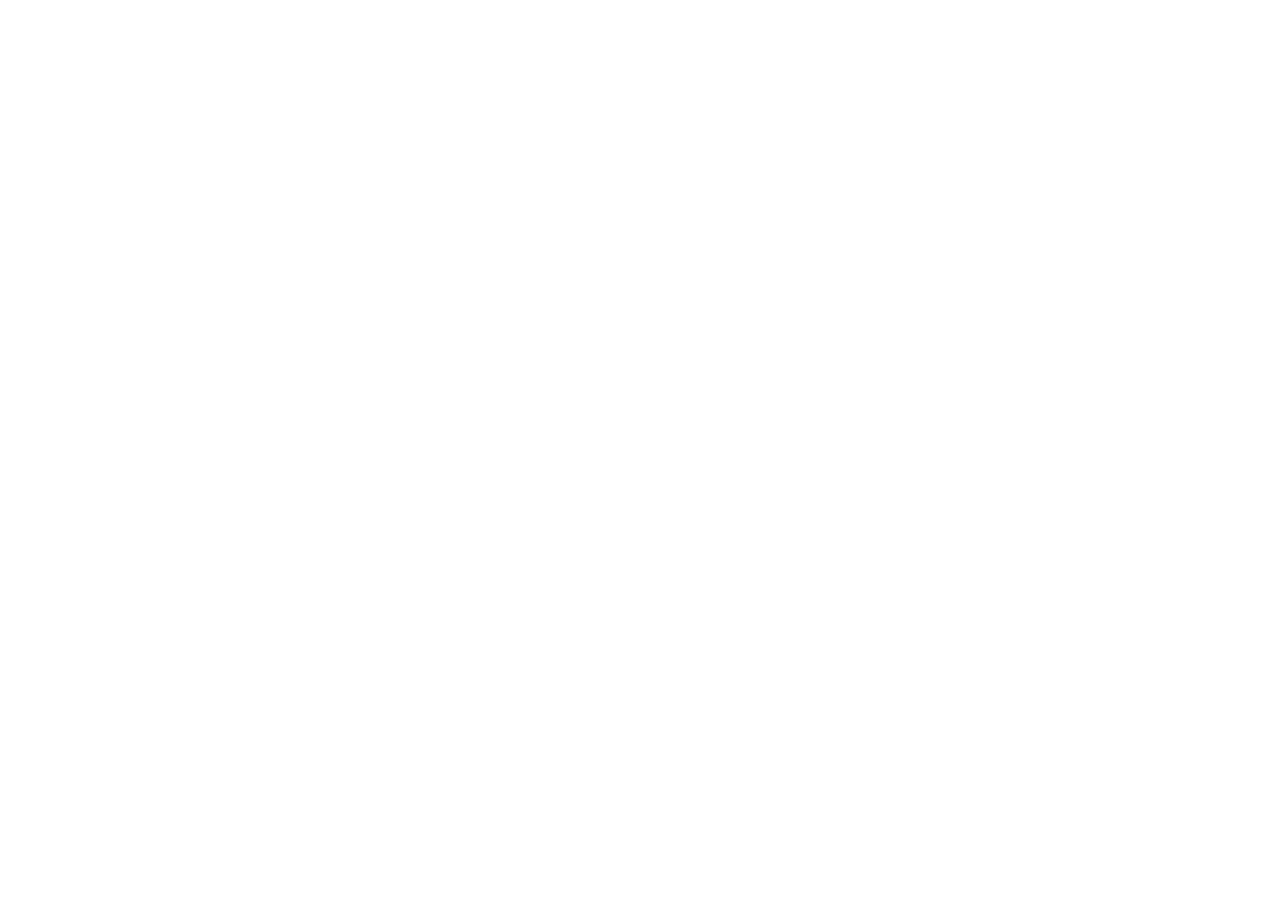
==== index.html @ 4454edbb "first commit" ====
<!DOCTYPE html>
<html lang="en">
<head>
    <meta charset="UTF-8">
    <meta name="viewport" content="width=device-width, initial-scale=1.0">
    <title>N3 Project</title>
</head>
<body>
    
</body>
</html>
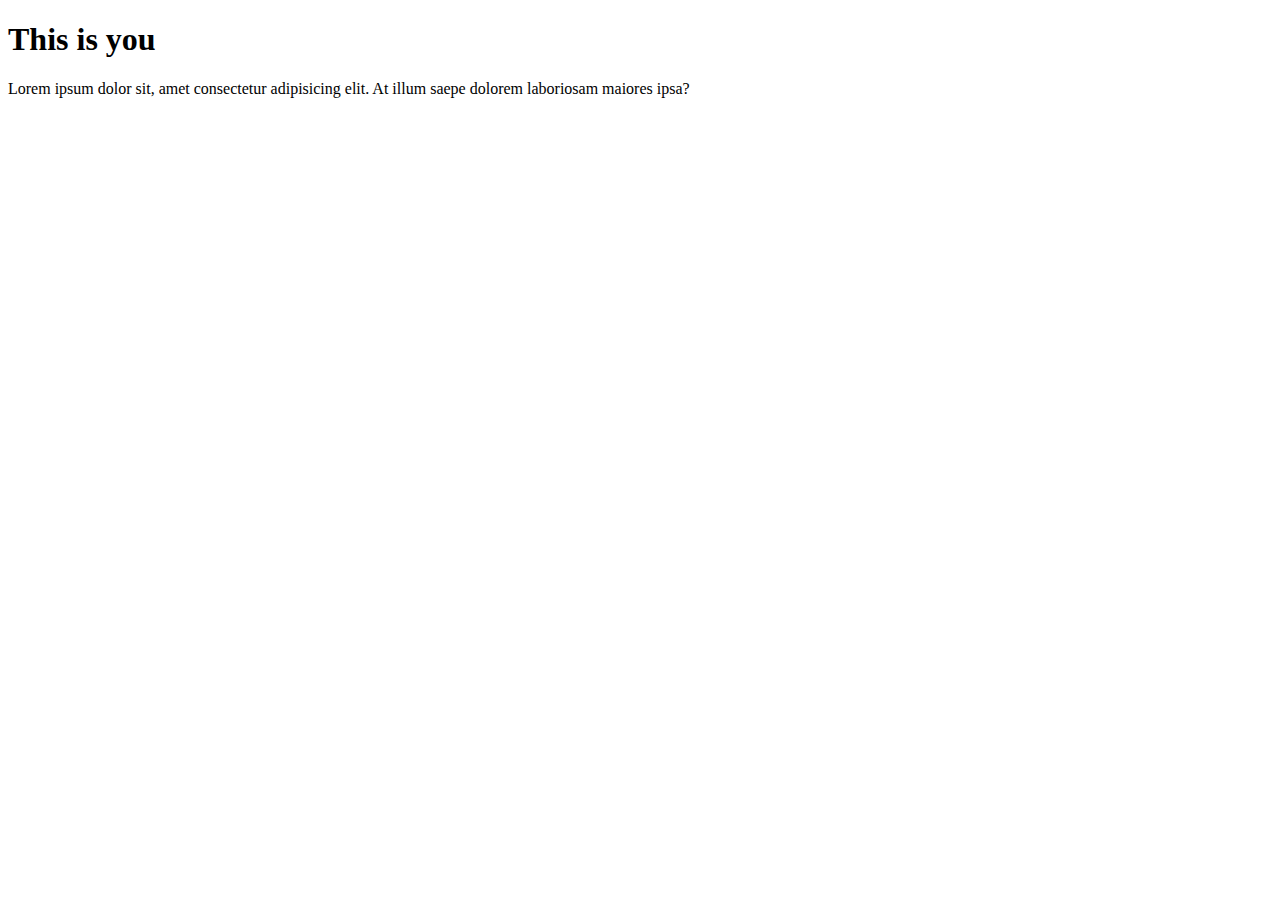
==== commit 591e2bb7: "Resource file uploded" ====
--- a/index.html
+++ b/index.html
@@ -4,8 +4,48 @@
     <meta charset="UTF-8">
     <meta name="viewport" content="width=device-width, initial-scale=1.0">
     <title>N3 Project</title>
+    
+    <!-- css Styles main -->
+    <link rel="stylesheet" href="styles.css">
 </head>
 <body>
+    <!-- Header Section -->
+
+    <header>
+        <h1>This is you</h1>
+        <p>Lorem ipsum dolor sit, amet consectetur adipisicing elit. At illum saepe dolorem laboriosam maiores ipsa?
+        </p>
+
+    </header>
+    <!-- Main Section -->
+
+    <main>
+        <!-- 1 Section  -->
+
+        <section>
+
+        </section>
+        <!-- 2 Section  -->
+
+        <section>
+
+        </section>
+        <!-- 3 Section  -->
+
+        <section>
+
+        </section>
+        <!-- 4 Section  -->
+
+        <section>
+
+        </section>
+    </main>
+    <!-- footer Section -->
+
+    <footer>
+
+    </footer>
     
 </body>
 </html>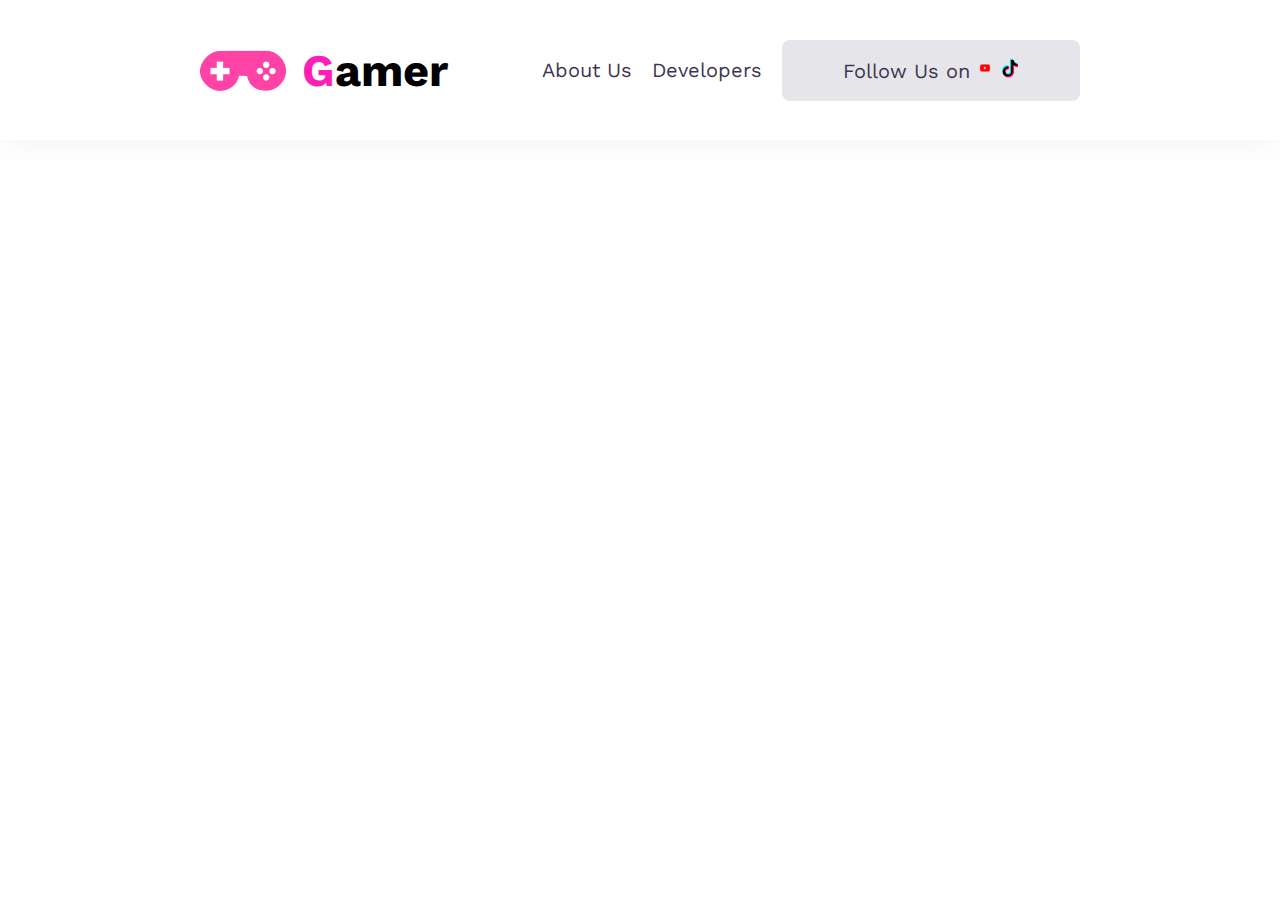
==== commit cbcb6be9: "nav menu section completed with responsive for small devices" ====
--- a/index.html
+++ b/index.html
@@ -3,7 +3,11 @@
 <head>
     <meta charset="UTF-8">
     <meta name="viewport" content="width=device-width, initial-scale=1.0">
-    <title>N3 Project</title>
+    <title>N2 Gamer Zone</title>
+    <!-- Google fonts Work sans -->
+    <link rel="preconnect" href="https://fonts.googleapis.com">
+<link rel="preconnect" href="https://fonts.gstatic.com" crossorigin>
+<link href="https://fonts.googleapis.com/css2?family=Work+Sans:wght@400;500;700;800&display=swap" rel="stylesheet">
     
     <!-- css Styles main -->
     <link rel="stylesheet" href="styles.css">
@@ -12,9 +16,26 @@
     <!-- Header Section -->
 
     <header>
-        <h1>This is you</h1>
-        <p>Lorem ipsum dolor sit, amet consectetur adipisicing elit. At illum saepe dolorem laboriosam maiores ipsa?
-        </p>
+        <nav class="nav-menu">
+            <!-- nav bar heading section  -->
+            <div class="logo-container">
+                <img src="images/Frame.png" alt="logo">
+                <h1><span>G</span>amer</h1>
+            </div>
+            <div class="menu-items-container">
+                <ul>
+                    <li><a href="#">About Us</a></li>
+                    <li><a href="#">Developers</a></li>
+                    <li class="item-follow"><a href="#">Follow Us on</a>
+                        <a href="#">
+                            <a href="#"><img src="images/youtube.webp" width="20px" alt=""></a>
+                            <a href="#"><img src="images/Tiktok icon.png" width="20px" alt=""></a>
+                        </a>
+                    
+                    </li>
+                </ul>
+            </div>
+        </nav>
 
     </header>
     <!-- Main Section -->
--- a/styles.css
+++ b/styles.css
@@ -0,0 +1,108 @@
+/* Default Margin */
+*{
+    margin: 0px;
+    padding: 0px;
+}
+
+/* Custom css Property */
+:root{
+    --primary-color:rgb(255, 31, 180);
+    --secondary-color:rgb(195, 0, 255);
+    --title-font-size:45px;
+    --description-font-size:18px;
+    --small-description:20px;
+}
+/* body */
+body{
+    font-family: 'Work Sans', sans-serif;
+}
+
+/* Shared Item */
+
+/* Header Section Styles */
+
+/* nav-menu styles */
+.nav-menu{
+    display: flex;
+    justify-content: space-between;
+    align-items: center;
+    background: #FFF;
+    box-shadow: 0px 4px 30px 0px rgba(0, 0, 0, 0.05);
+    height: 60px;
+    padding:40px 200px ;
+}
+.logo-container{
+    display: flex;
+    /* justify-content: center; */
+    align-items: center;
+    gap: 15px;
+}
+.logo-container h1{
+    font-size: var(--title-font-size);
+}
+.logo-container h1 span{
+    color: var(--primary-color);
+}
+
+/* menus */
+.menu-items-container ul{
+  display: flex;
+  align-items: center;
+  gap: 20px;
+}
+.menu-items-container ul li{
+    list-style: none;
+    text-align: center;
+}
+.menu-items-container ul li a{
+    text-decoration: none;
+    font-size: var(--small-description);
+    color:#3C354F ;
+}
+/* follow us styles */
+.item-follow{
+    width: 262px;
+    height: 5%;
+    border-radius: 8px;
+    background: rgba(11, 2, 35, 0.10);
+    padding: 18px;
+    
+}
+
+
+/* Main Section Styles */
+
+
+
+/* Footer Section Styles */
+
+
+
+/* Responsive Styles by Media Query */
+/* Responsive for small and mobile Phones */
+@media screen and (max-width:576px) {
+    /* nav-menu section */
+    .logo-container{
+        justify-content: center;
+    }
+    .nav-menu,
+    .menu-items-container ul{
+        flex-direction: column;
+    }
+    .menu-items-container{
+        margin-top: 50px;
+    }
+    .nav-menu{
+        box-shadow: none;
+        background:none;
+    }
+    .item-follow{
+        margin-top: 50px;
+    }
+    
+}
+
+/* Responsive for Medium diveces */
+@media screen and (min-width:577px) and (max-width:960px) {
+    
+}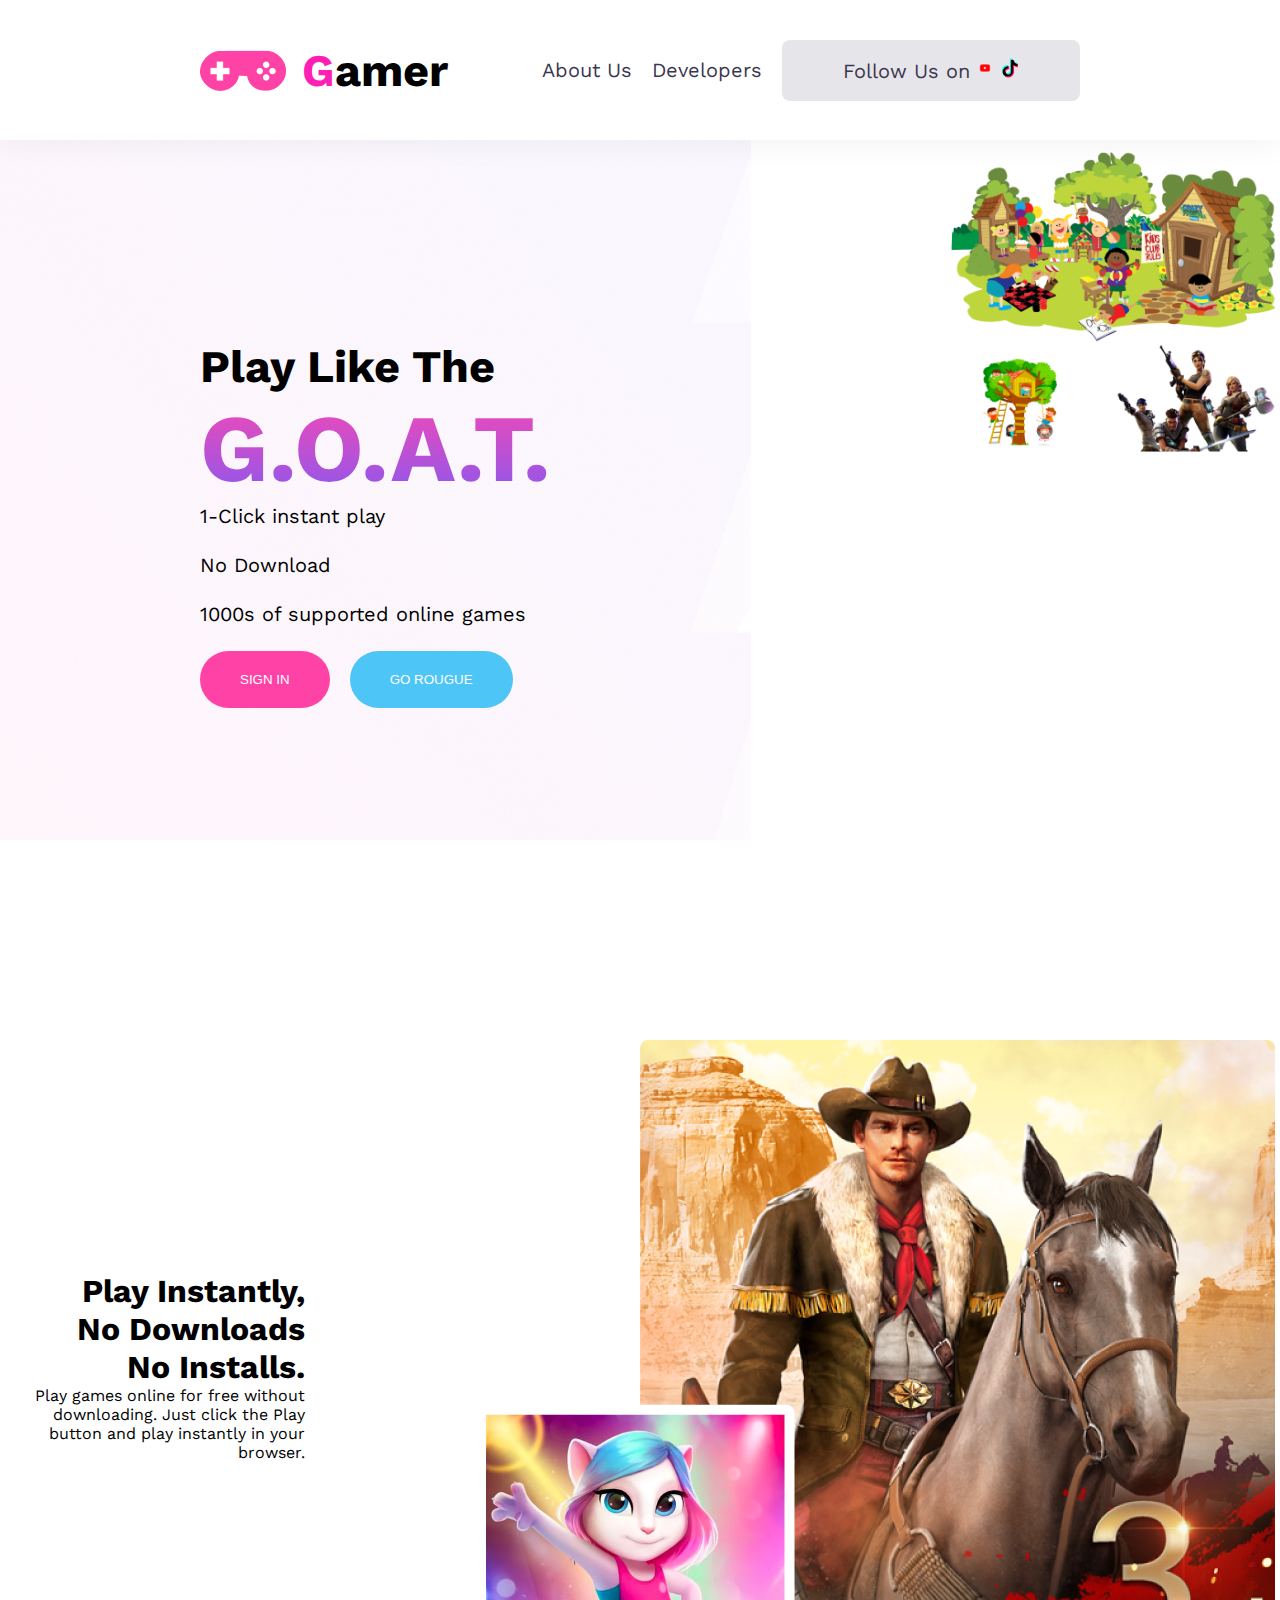
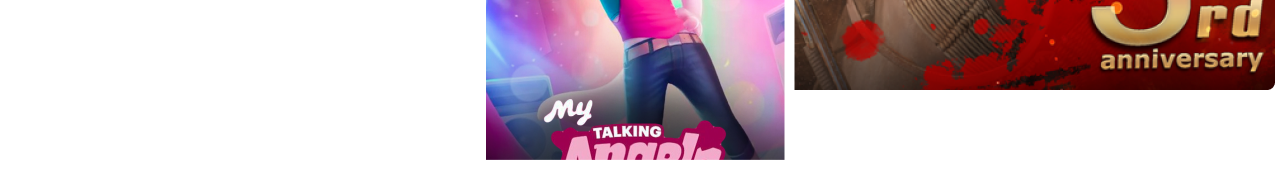
==== commit d2b1b9b0: "Banner section added" ====
--- a/index.html
+++ b/index.html
@@ -41,22 +41,63 @@
     <!-- Main Section -->
 
     <main>
-        <!-- 1 Section  -->
+        <!-- Banner Section  -->
+
+        <section class="banner-container">
+            <div class="banner">
+                <div class="text-container">
+                    <h1 class="banner-title">Play Like The</h1>
+                <h2 class="motto">G.O.A.T.</h2>
+                <p class="description">1-Click instant play</p>
+                <p class="description">No Download</p>
+                <p class="description">1000s of supported online games</p>
+                <div class="btn-section">
+                <button class="primary-btn">SIGN IN</button>
+                <button class="secondary-btn">GO ROUGUE</button>
+                </div>
+                </div>
+                
+                
+            </div>
+            <div class="banner-image">
+                <img src="images/Group 18.png" alt="banner">
+            </div>
+
+        </section>
+    
+        <!-- Online games video Section  -->
 
         <section>
 
         </section>
-        <!-- 2 Section  -->
+        <!-- Play instantly Section  -->
 
         <section>
+            <div class="play-instantly">
+                <div class="text-play">
+                    <h1>Play Instantly,<br>No Downloads <br>
+                         No Installs.</h1>
+                         <p>Play games online for free without downloading. Just click the Play button and play instantly in your browser.</p>
+
+                </div>
+                <div class="image-play"> 
+                    
+                    <img class="top-possiton" src="images/Rectangle 66.png" alt="">
+                    <img class="down-positon" src="images/Rectangle 55.png" alt="">
+                   
+                
+                    
+                    
+                </div>
+
+            </div>
 
         </section>
-        <!-- 3 Section  -->
+        <!-- Subscribed button Section  -->
 
-        <section>
-
-        </section>
-        <!-- 4 Section  -->
+        <div>
+            
+        </div>
 
         <section>
 
--- a/styles.css
+++ b/styles.css
@@ -72,6 +72,94 @@
 
 /* Main Section Styles */
 
+/* Banner Section styles */
+
+.banner-container{
+    display: flex;
+    gap: 200px;
+}
+.banner{
+    background-image: url(images/Group\ 14.png);
+    background-repeat: no-repeat;
+    width: 601px;
+    height: 500px;
+    padding: 200px;
+   
+   
+}
+.text-container{
+    display: flex;
+    flex-direction: column;
+}
+.banner .banner-title{
+    font-size: var(--title-font-size);
+
+}
+.banner .motto{
+    background: linear-gradient(180deg, #F948B2 0%, #8758F1 100%);
+    background-clip: text;
+    -webkit-background-clip: text;
+    -webkit-text-fill-color: transparent;
+    font-size: 95px;
+}
+.description{
+    font-size: var(--small-description);
+    margin-bottom: 25px;
+}
+.banner-image img{
+    /* width:calc(100% - 80px) ;
+    padding: 80px; */
+
+   width: 100%;
+   
+}
+/* btn styles */
+.btn-section{
+    display: flex;
+    gap: 20px;
+}
+.primary-btn{
+display: inline-flex;
+padding: 21px 40px;
+align-items: flex-start;
+gap: 10px;
+border: none;
+border-radius: 48px;
+background: var(--linear, linear-gradient(90deg, #FF42A5 0%, #FF42A5 100%));
+color: white;
+}
+.secondary-btn{
+display: inline-flex;
+padding: 21px 40px;
+align-items: flex-start;
+gap: 10px;
+border: none;
+border-radius: 48px;
+background: #4EC5F7;
+color: white;
+}
+
+/* play section */
+.play-instantly{
+    display: flex;
+    justify-content: space-around;
+    align-items: center;
+}
+.text-play{
+    width: 300px;
+    text-align: end;
+}
+.top-possiton{
+    position: relative;
+    left: 160px;
+    top: 80px;
+
+}
+
+
+
+/* Subscibed section button */
+
 
 
 /* Footer Section Styles */
@@ -86,7 +174,8 @@
         justify-content: center;
     }
     .nav-menu,
-    .menu-items-container ul{
+    .menu-items-container ul,
+    .play-instantly{
         flex-direction: column;
     }
     .menu-items-container{
@@ -98,6 +187,28 @@
     }
     .item-follow{
         margin-top: 50px;
+    }
+    /* banner section */
+  
+    .banner-container{
+        justify-content: center;
+        flex-direction:column-reverse;
+        align-items: center;
+        margin-top: 240px;
+    }
+    .banner{
+        height: 700px;
+        width: auto;
+        padding: 50px;
+        padding:0px;
+        background-position: center;
+        background-size: cover;
+        
+    }
+    .banner-image img{
+           width: 100%;
+           height: 446px;   
+        
     }
     
 }
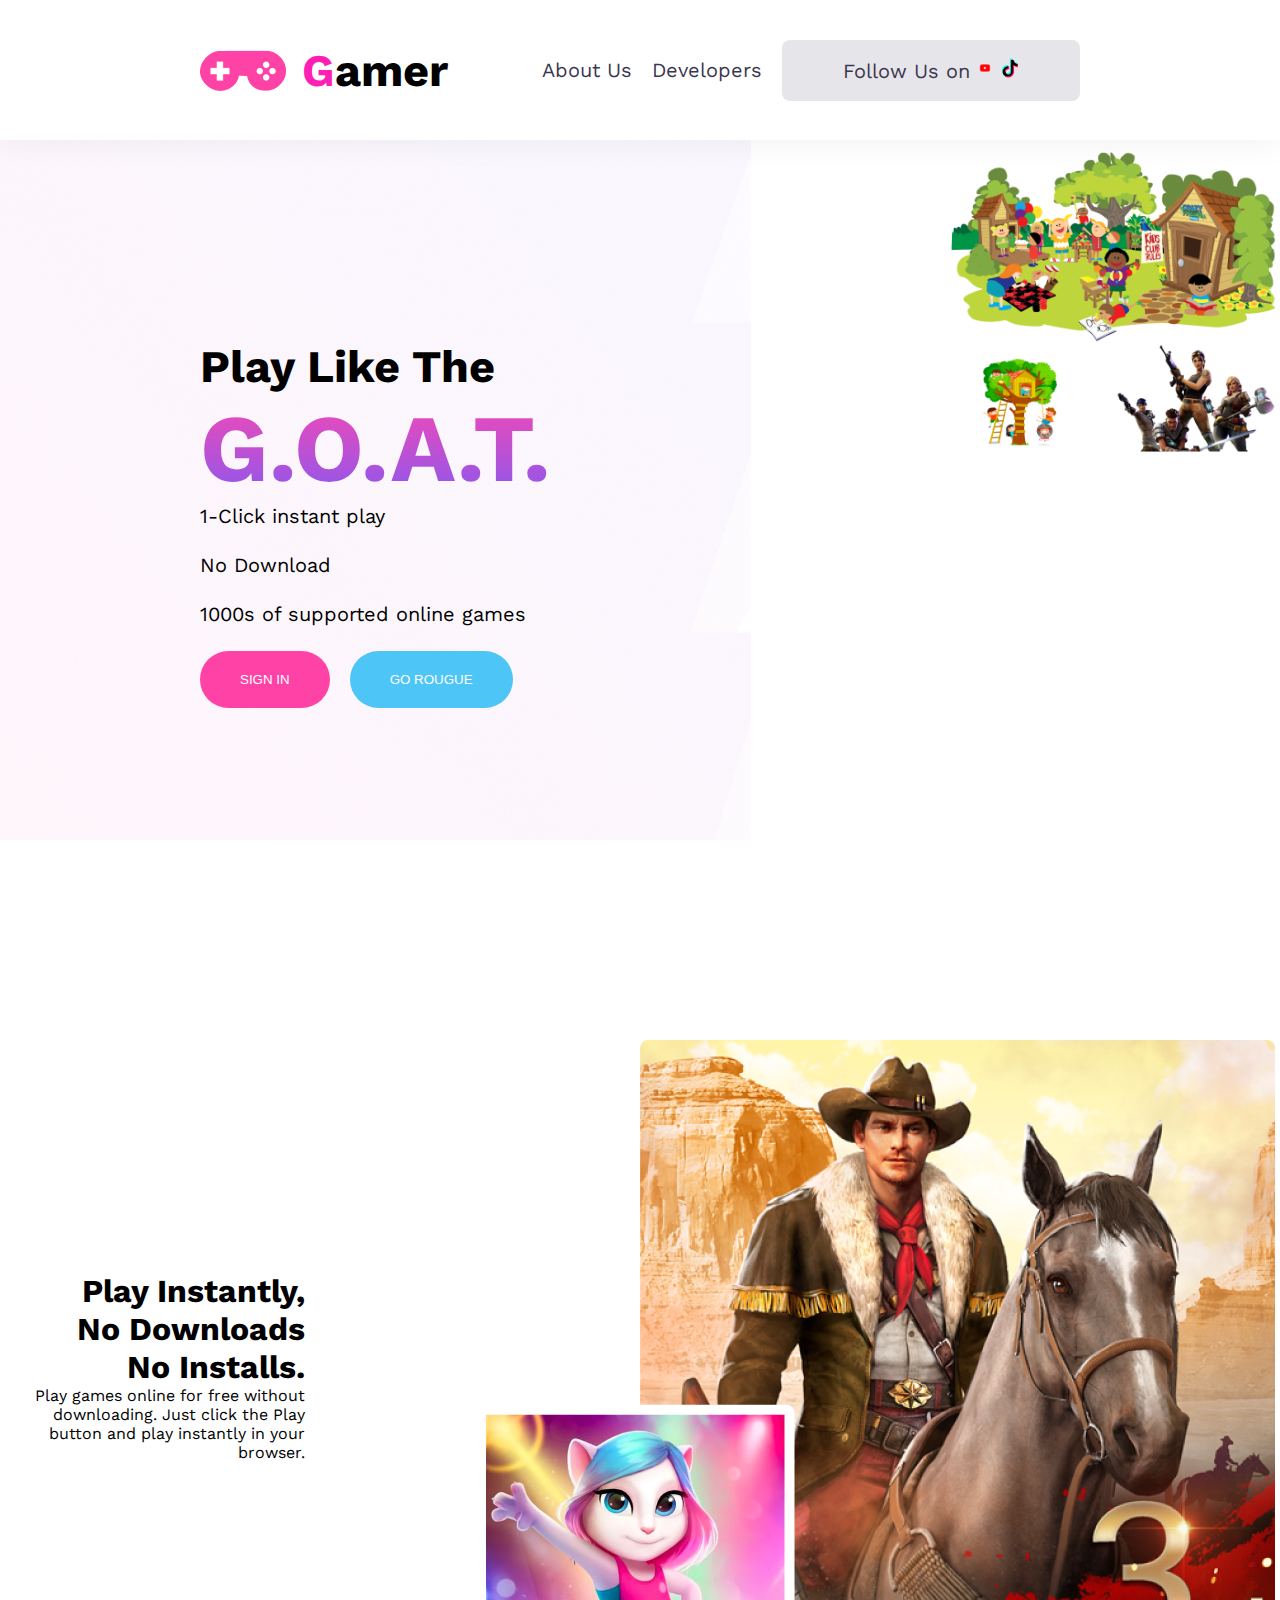
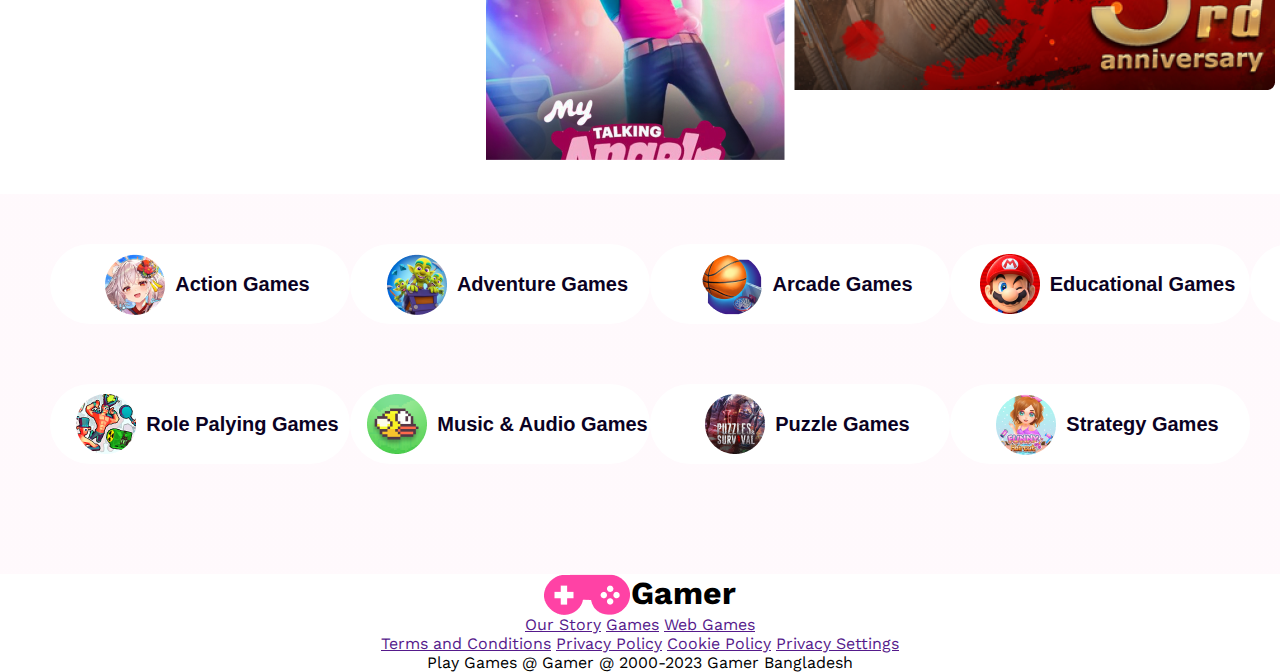
==== commit 6a096b1e: "footer section and subscription section started" ====
--- a/index.html
+++ b/index.html
@@ -4,6 +4,7 @@
     <meta charset="UTF-8">
     <meta name="viewport" content="width=device-width, initial-scale=1.0">
     <title>N2 Gamer Zone</title>
+    <link rel="shortcut icon" href="images/Frame.png" type="image/x-icon">
     <!-- Google fonts Work sans -->
     <link rel="preconnect" href="https://fonts.googleapis.com">
 <link rel="preconnect" href="https://fonts.gstatic.com" crossorigin>
@@ -95,17 +96,52 @@
         </section>
         <!-- Subscribed button Section  -->
 
-        <div>
+        <section>
+           <div class="subscription-button">
+            <button class="subscribe-btn"><img src="images/Rectangle 11.png" alt="">Action Games</button>
+            <button class="subscribe-btn"><img src="images/Rectangle 12.png" alt="">Adventure Games</button>
+            <button class="subscribe-btn"><img src="images/Rectangle 13.png" alt="">Arcade Games</button>
+            <button class="subscribe-btn"><img src="images/Rectangle 14.png" alt="">Educational Games</button>
+            <button class="subscribe-btn"><img src="images/Rectangle 15.png" alt="">Word Games</button>
+            <button class="subscribe-btn"><img src="images/Rectangle 16.png" alt="">Role Palying Games</button>
+            <button class="subscribe-btn"><img src="images/Rectangle 17.png" alt="">Music & Audio Games</button>
+            <button class="subscribe-btn"><img src="images/Rectangle 18.png" alt="">Puzzle Games</button>
+            <button class="subscribe-btn"><img src="images/Rectangle 19.png" alt="">Strategy Games</button>
             
-        </div>
-
-        <section>
+           </div>
 
         </section>
     </main>
     <!-- footer Section -->
 
     <footer>
+        <div class="footer-container">
+            <div class="brand-section">
+
+                    <img src="images/Frame.png" alt="logo">
+                    <h1><span>G</span>amer</h1>
+                
+
+            </div>
+            <div class="important-links">
+                <a href="">Our Story</a>
+                <a href="">Games</a>
+                <a href="">Web Games</a>
+
+            </div>
+            <div class="social-media">
+
+            </div>
+            <div class="our-policy">
+                <div class="policy-links">
+                    <a href="">Terms and Conditions</a>
+                    <a href="">Privacy Policy</a>
+                    <a href="">Cookie Policy</a>
+                    <a href="">Privacy Settings</a>
+                </div>
+                <p>Play Games @ Gamer @ 2000-2023 Gamer Bangladesh</p>
+            </div>
+        </div>
 
     </footer>
     
--- a/styles.css
+++ b/styles.css
@@ -144,6 +144,7 @@
     display: flex;
     justify-content: space-around;
     align-items: center;
+    margin-bottom: 100px;
 }
 .text-play{
     width: 300px;
@@ -156,13 +157,56 @@
 
 }
 
-
-
 /* Subscibed section button */
 
+.subscription-button{
+   
+
+display: grid;
+grid-template-columns: auto auto auto auto auto;
+background: linear-gradient(90deg, rgba(255, 66, 165, 0.03) 0%, rgba(255, 66, 165, 0.03) 100%);
+padding: 50px;
+height: 280px;
+align-self:center;
+   
+}
+.subscribe-btn{
+width: 300px;
+height: 80px;
+border-radius: 50px;
+border: none;
+background: #FFF;
+display: flex;
+align-items: center;
+justify-content: center;
+gap: 10px;
+font-size: var(--small-description);
+font-weight: 600;
+color:#0B0223 ;
+
+
+}
+.subscribe-btn:hover{
+    border: 2px solid var(--primary-color);
+    color: var(--primary-color);
+
+}
+.subscribe-btn img{
+    margin-left: 15px;
+}
+
 
 
 /* Footer Section Styles */
+
+.footer-container{
+    text-align: center;
+}
+.brand-section{
+    display: flex;
+    justify-content: center;
+
+}
 
 
 
@@ -210,6 +254,11 @@
            height: 446px;   
         
     }
+
+    .subscription-button{
+        grid-template-columns: auto auto auto;
+        height: fit-content;
+    }
     
 }
 
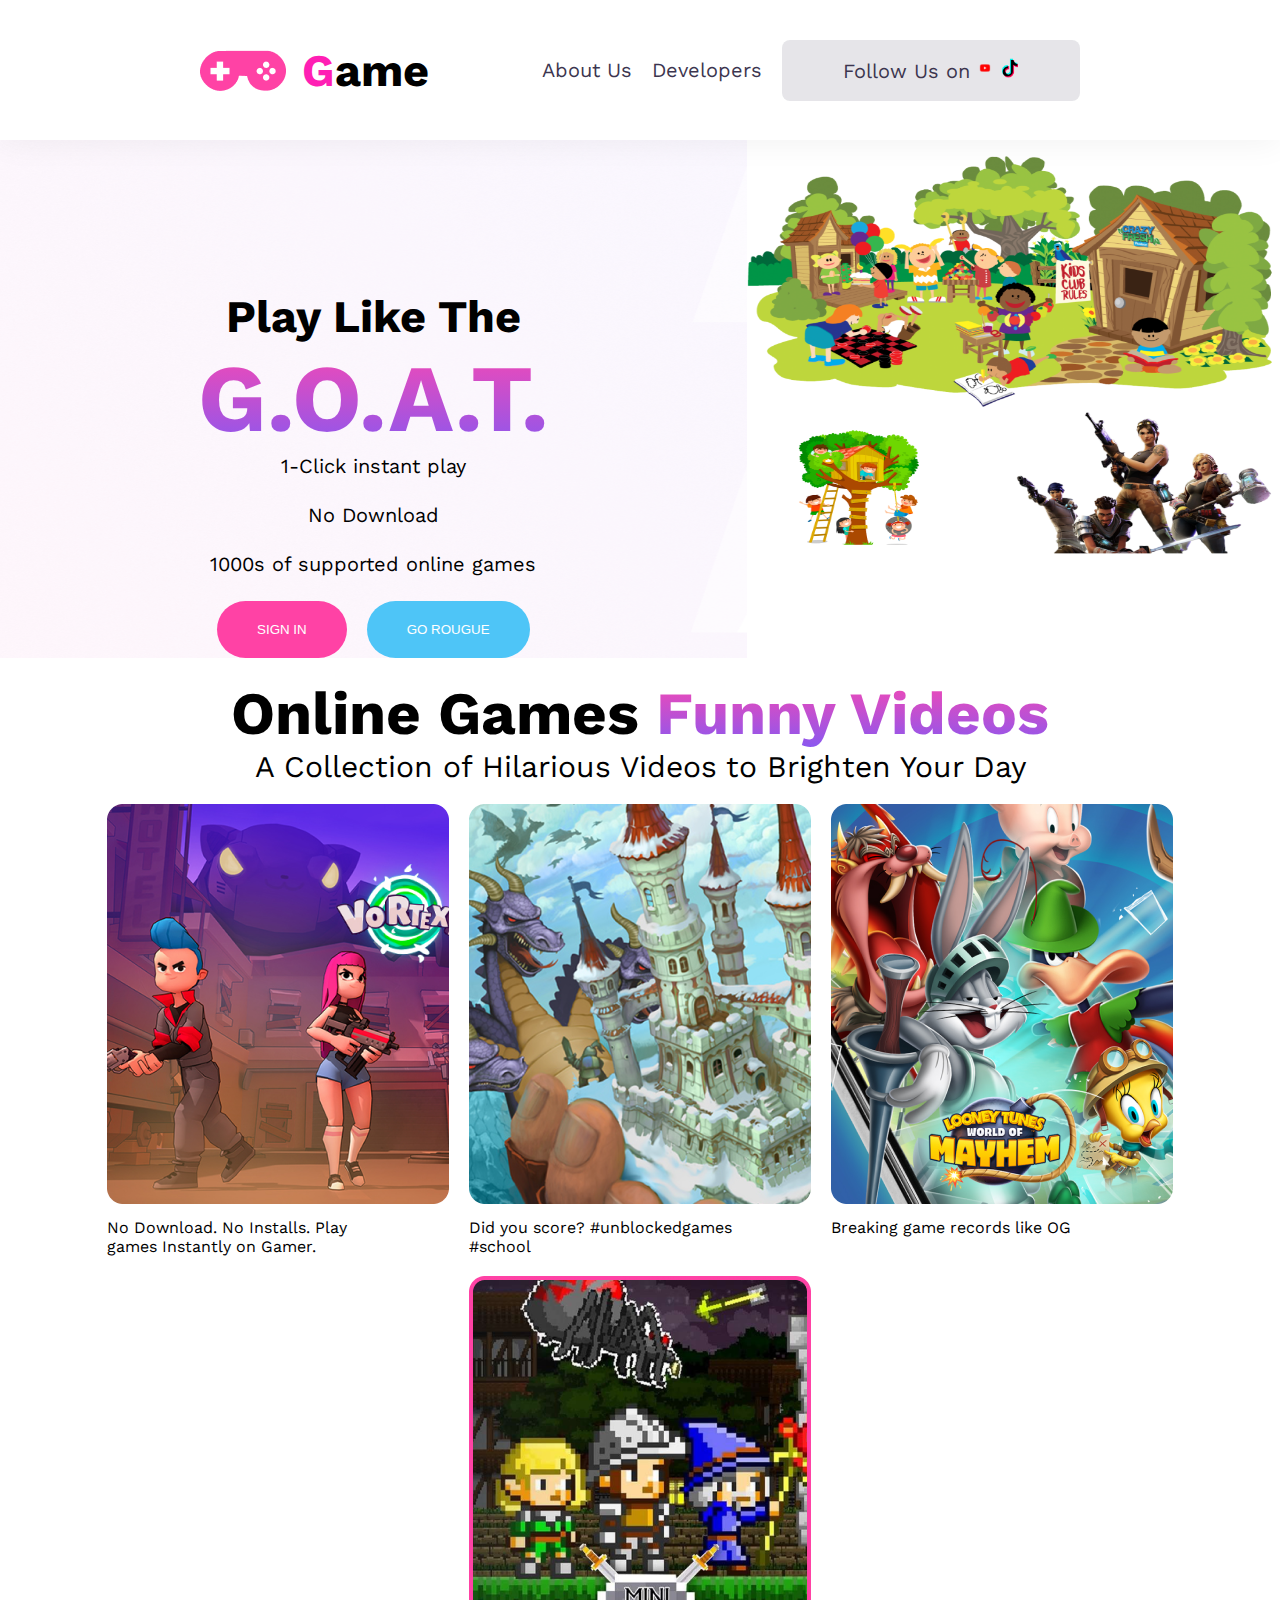
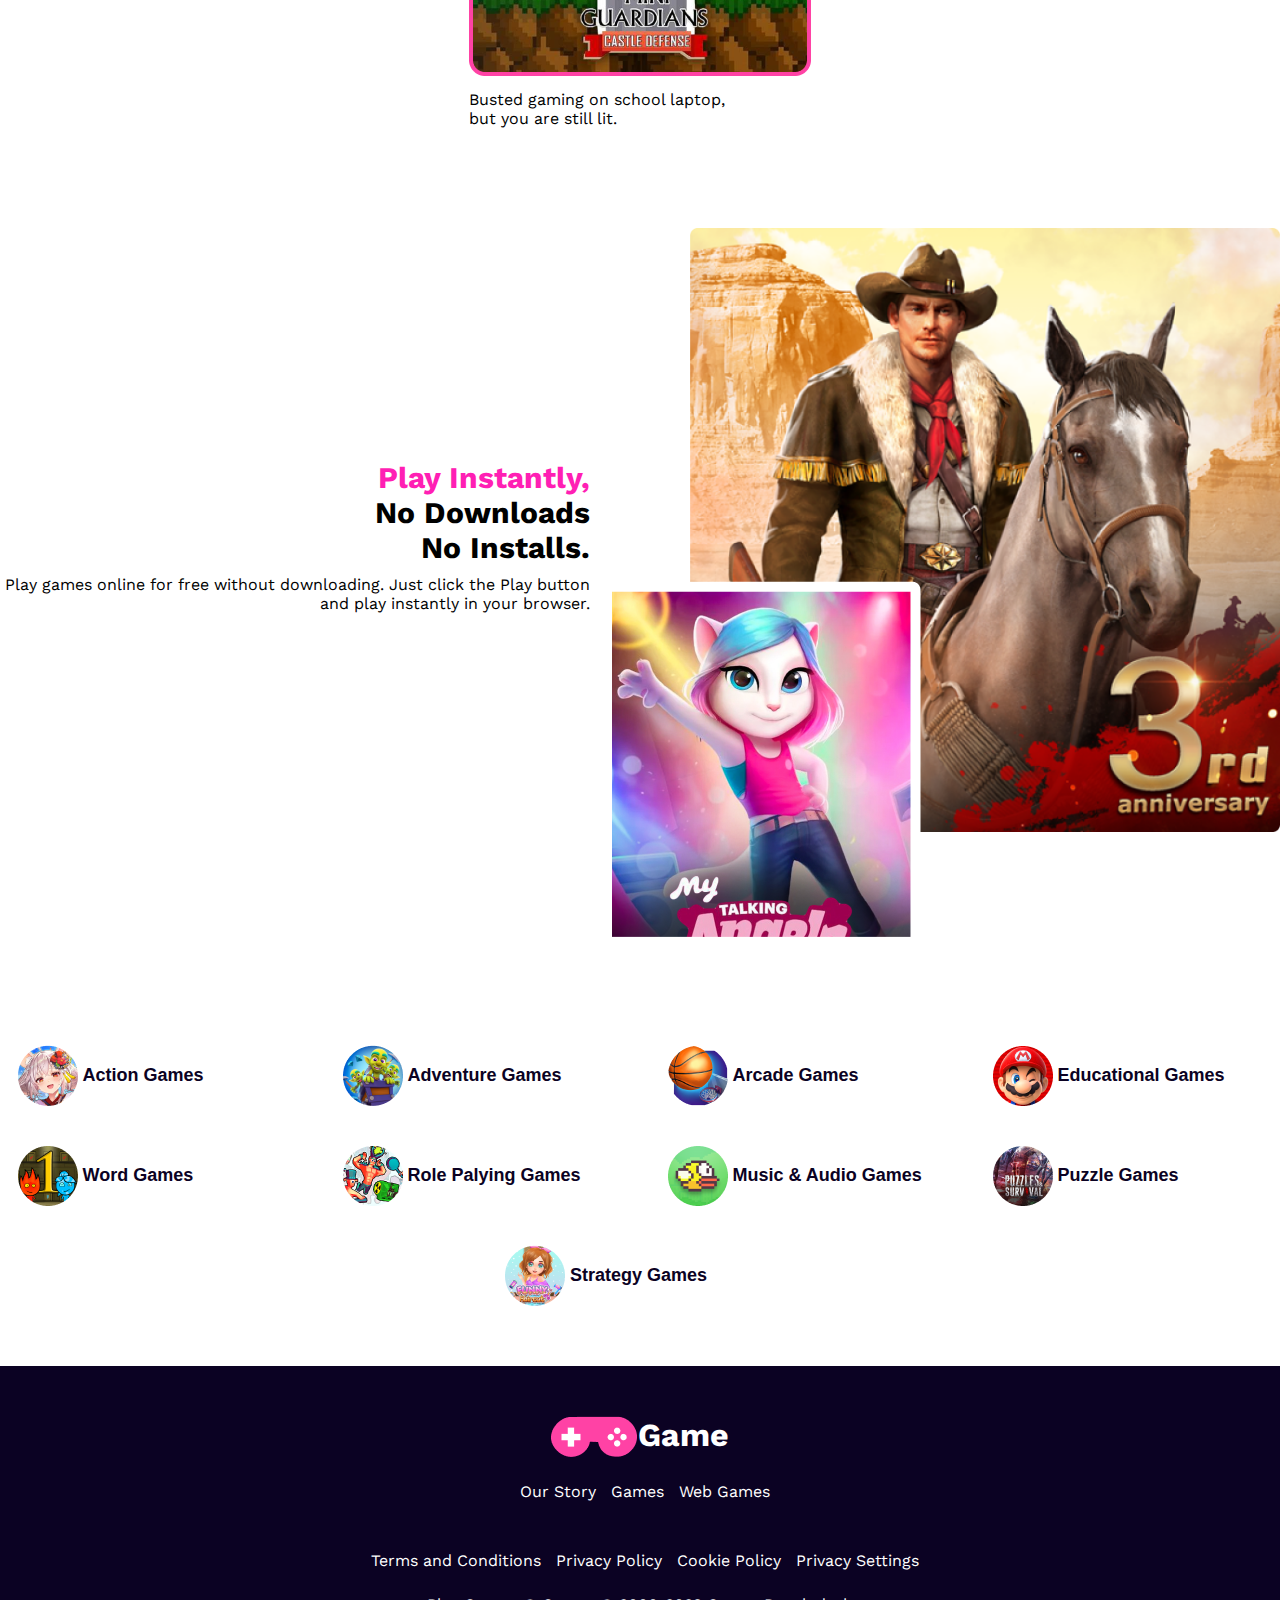
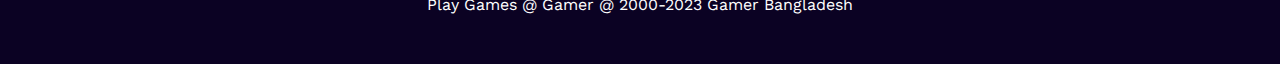
==== commit 3b731744: "gaming website design completed" ====
--- a/index.html
+++ b/index.html
@@ -21,7 +21,7 @@
             <!-- nav bar heading section  -->
             <div class="logo-container">
                 <img src="images/Frame.png" alt="logo">
-                <h1><span>G</span>amer</h1>
+                <h1><span>G</span>ame</h1>
             </div>
             <div class="menu-items-container">
                 <ul>
@@ -69,6 +69,29 @@
         <!-- Online games video Section  -->
 
         <section>
+            <div class="video-text">
+               <h1>Online Games <span>Funny Videos</span></h1>
+            <p>A Collection of Hilarious Videos to Brighten Your Day</p> 
+            </div>
+            
+            <div class="video-card">
+                <div class="card">
+                    <img src="images/Rectangle 4.png" alt="">
+                    <p>No Download. No Installs. Play games Instantly on Gamer.</p>
+                </div>
+                <div class="card">
+                    <img src="images/Rectangle 5.png" alt="">
+                    <p>Did you score? #unblockedgames #school</p>
+                </div>
+                <div class="card">
+                    <img src="images/Rectangle 6.png" alt="">
+                    <p>Breaking game records like OG</p>
+                </div>
+                <div class="card">
+                    <img src="images/Rectangle 7.png" alt="">
+                    <p>Busted gaming on school laptop, but you are still lit.</p>
+                </div>
+            </div>
 
         </section>
         <!-- Play instantly Section  -->
@@ -76,18 +99,16 @@
         <section>
             <div class="play-instantly">
                 <div class="text-play">
-                    <h1>Play Instantly,<br>No Downloads <br>
+                    <h1 ><span class="play-color">Play Instantly,</span><br>No Downloads <br>
                          No Installs.</h1>
                          <p>Play games online for free without downloading. Just click the Play button and play instantly in your browser.</p>
 
                 </div>
                 <div class="image-play"> 
                     
-                    <img class="top-possiton" src="images/Rectangle 66.png" alt="">
+                   <img class="top-possiton" src="images/Rectangle 66.png" alt="">
                     <img class="down-positon" src="images/Rectangle 55.png" alt="">
-                   
-                
-                    
+
                     
                 </div>
 
@@ -119,7 +140,7 @@
             <div class="brand-section">
 
                     <img src="images/Frame.png" alt="logo">
-                    <h1><span>G</span>amer</h1>
+                    <h1><span>G</span>ame</h1>
                 
 
             </div>
@@ -139,8 +160,9 @@
                     <a href="">Cookie Policy</a>
                     <a href="">Privacy Settings</a>
                 </div>
-                <p>Play Games @ Gamer @ 2000-2023 Gamer Bangladesh</p>
+                
             </div>
+            <div class="copyrigth"><p>Play Games @ Gamer @ 2000-2023 Gamer Bangladesh</p></div>
         </div>
 
     </footer>
--- a/styles.css
+++ b/styles.css
@@ -76,20 +76,31 @@
 
 .banner-container{
     display: flex;
-    gap: 200px;
+    width: 100%;
+    justify-content: space-between;
+    
+
+   
 }
 .banner{
     background-image: url(images/Group\ 14.png);
     background-repeat: no-repeat;
-    width: 601px;
-    height: 500px;
-    padding: 200px;
-   
-   
+    width: 70%;
+  
+}
+.banner-image{
+    width: 50%;
+}
+.banner-image img{
+   width: 100%;
+   height: 80%;
 }
 .text-container{
     display: flex;
-    flex-direction: column;
+    flex-direction: column; 
+    justify-content: center; 
+    align-items: center;
+    margin-top: 150px;
 }
 .banner .banner-title{
     font-size: var(--title-font-size);
@@ -106,13 +117,7 @@
     font-size: var(--small-description);
     margin-bottom: 25px;
 }
-.banner-image img{
-    /* width:calc(100% - 80px) ;
-    padding: 80px; */
-
-   width: 100%;
-   
-}
+
 /* btn styles */
 .btn-section{
     display: flex;
@@ -138,52 +143,95 @@
 background: #4EC5F7;
 color: white;
 }
+/* Online games video section */
+.video-text{
+    text-align: center;
+    font-size: 30px;
+   
+    margin: 20px 0;
+}
+.video-text span{
+    background: linear-gradient(180deg, #F948B2 0%, #8758F1 100%);
+    background-clip: text;
+    -webkit-background-clip: text;
+    -webkit-text-fill-color: transparent;
+}
+.video-card{
+    display: flex; 
+    justify-content: center;
+    gap: 20px;
+    flex-wrap: wrap;
+}
+.card p{
+    margin-top: 10px;
+    width: 280px;
+
+}
+
+
+
 
 /* play section */
 .play-instantly{
-    display: flex;
+    max-width: 1400px;
+    height: 100%;
+    margin:0 auto ;
+    display: flex;
+    gap: 100px;
     justify-content: space-around;
     align-items: center;
-    margin-bottom: 100px;
-}
+    margin-top: 100px;
+    margin-bottom: 150px;
+}
+.image-play{
+    position: relative;
+    width: 50%;
+}
+
 .text-play{
-    width: 300px;
+    width: 50%;
     text-align: end;
 }
 .top-possiton{
-    position: relative;
-    left: 160px;
-    top: 80px;
-
-}
+    position: absolute;
+    top: 58%;
+    left:-15%;
+}
+.image-play .down-positon{
+    width: 100%;
+}
+.play-color{
+    color: var(--primary-color);
+}
+.text-play h1{
+    font-size: 30px;
+    margin: 10px 0;
+}
+
+
 
 /* Subscibed section button */
 
 .subscription-button{
-   
-
-display: grid;
-grid-template-columns: auto auto auto auto auto;
-background: linear-gradient(90deg, rgba(255, 66, 165, 0.03) 0%, rgba(255, 66, 165, 0.03) 100%);
-padding: 50px;
-height: 280px;
-align-self:center;
-   
+display: flex;
+align-items: center;
+flex-wrap: wrap;
+justify-content: space-around;
+gap: 20px;
+margin-top: 200px;
 }
 .subscribe-btn{
+display: flex;
+align-items: center;
+gap: 5px;
 width: 300px;
 height: 80px;
 border-radius: 50px;
 border: none;
 background: #FFF;
-display: flex;
-align-items: center;
-justify-content: center;
-gap: 10px;
-font-size: var(--small-description);
+font-size: 18px;
 font-weight: 600;
 color:#0B0223 ;
-
 
 }
 .subscribe-btn:hover{
@@ -197,15 +245,37 @@
 
 
 
+
 /* Footer Section Styles */
 
 .footer-container{
-    text-align: center;
+    background-color:#0B0223;
+    display: flex;
+    flex-wrap: wrap;
+    flex-direction: column;
+    align-items: center;
+    justify-content: center;
+    gap: 25px;
+    margin-top: 50px;
+    color: #FFF;
+    padding: 50px 0px;
 }
 .brand-section{
     display: flex;
     justify-content: center;
 
+
+}
+.important-links a{
+    color: #FFF;
+    text-decoration: none;
+    margin-left: 10px;
+
+}
+.policy-links a{
+    color: #FFF;
+    text-decoration: none;
+    margin-left: 10px;
 }
 
 
@@ -218,8 +288,7 @@
         justify-content: center;
     }
     .nav-menu,
-    .menu-items-container ul,
-    .play-instantly{
+    .menu-items-container ul{
         flex-direction: column;
     }
     .menu-items-container{
@@ -235,30 +304,49 @@
     /* banner section */
   
     .banner-container{
-        justify-content: center;
         flex-direction:column-reverse;
+        margin-top: 240px;
+    }
+    .banner{
+        width: 100%;
+    }
+    .banner-image{
+        width: 100%;
+    }
+    /* play section */
+
+    .play-instantly{
+        flex-direction: column;
+    }
+    .image-play{
+        width: 100%;
+    }
+    .text-play{
+        width: 100%;
+        
+    }
+    .subscription-button{
         align-items: center;
-        margin-top: 240px;
-    }
-    .banner{
-        height: 700px;
-        width: auto;
-        padding: 50px;
-        padding:0px;
-        background-position: center;
-        background-size: cover;
-        
-    }
-    .banner-image img{
-           width: 100%;
-           height: 446px;   
-        
-    }
-
-    .subscription-button{
-        grid-template-columns: auto auto auto;
-        height: fit-content;
-    }
+        flex-wrap: wrap;
+        justify-content: space-around;
+        gap: 5px;
+        }
+        .subscribe-btn{
+            align-items: center;
+            gap: 2px;
+            border-radius: 50px;
+            border: none;
+            background: #FFF;
+            font-size: 12px;
+            font-weight: 400;
+            color:#0B0223 ;
+            width: 120px;
+            height: 50px;
+            }
+            .subscribe-btn img{
+                width: 20px;
+            }
+   
     
 }
 
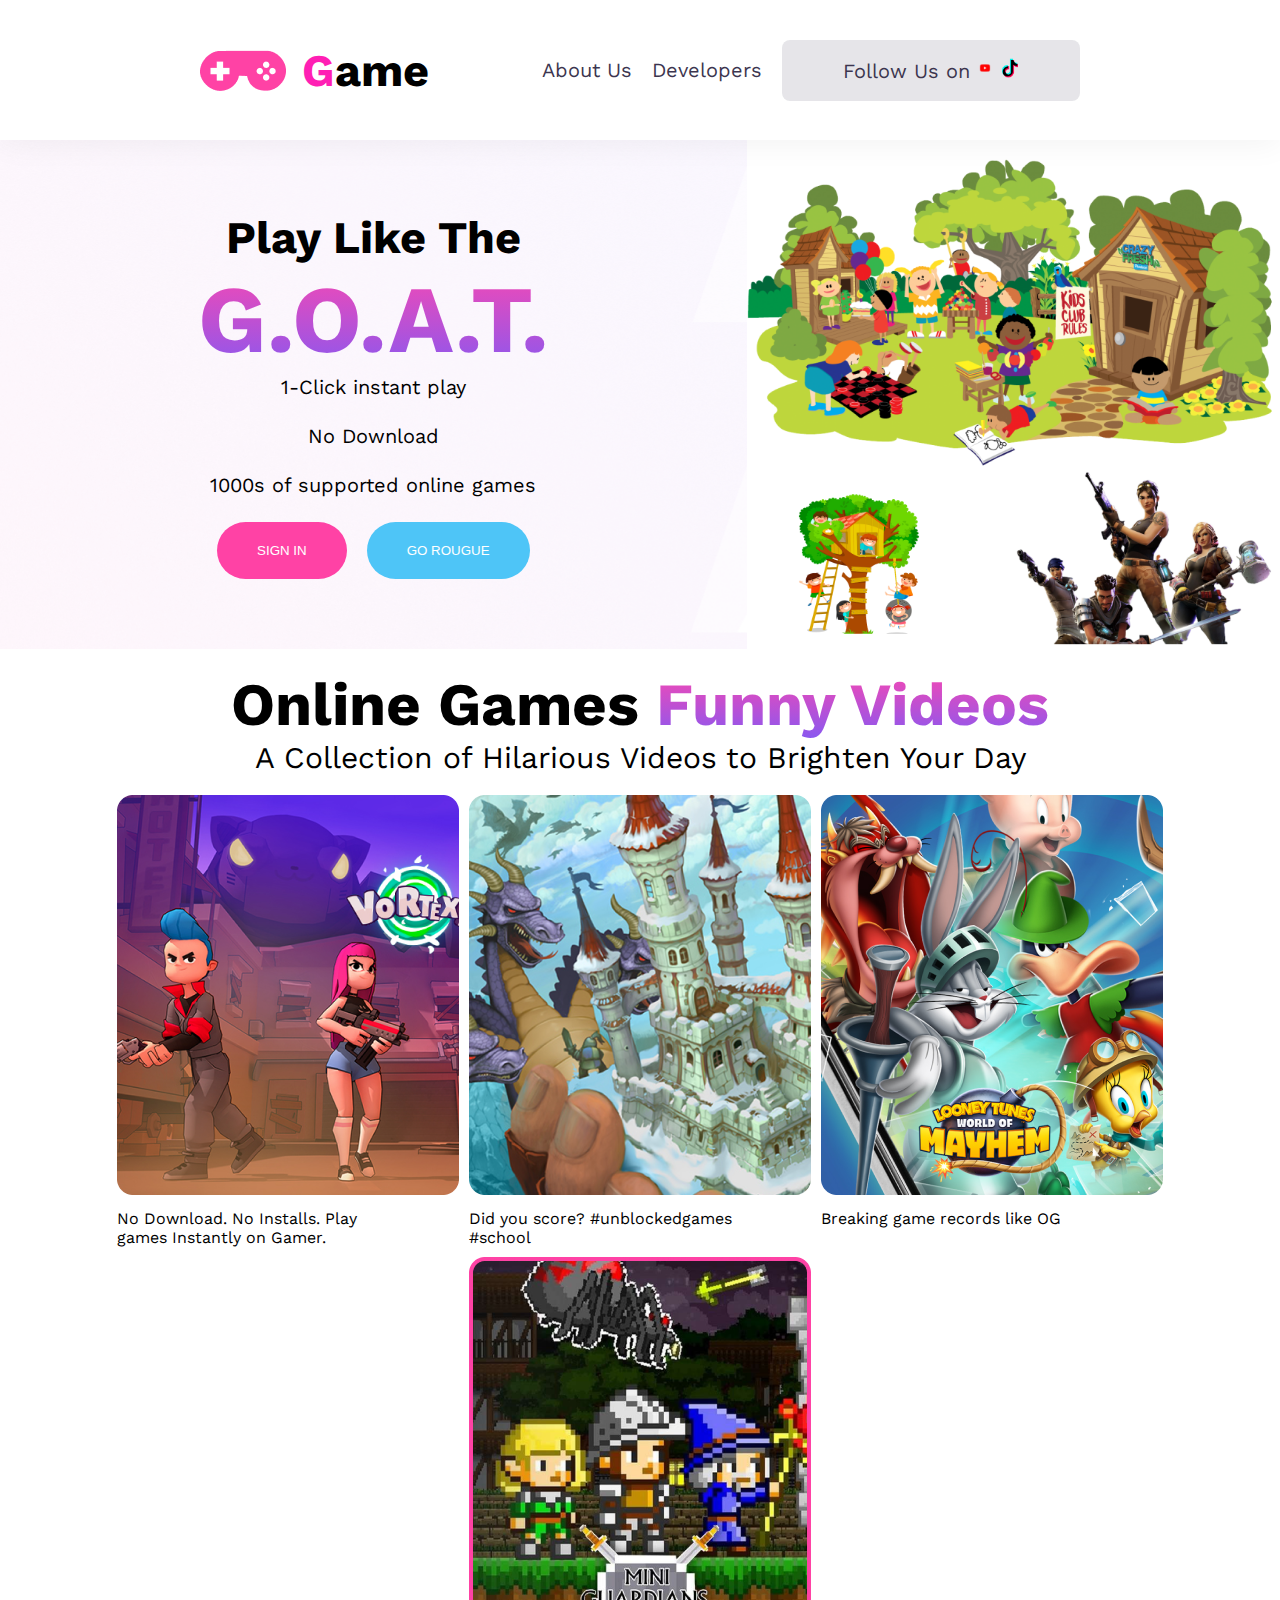
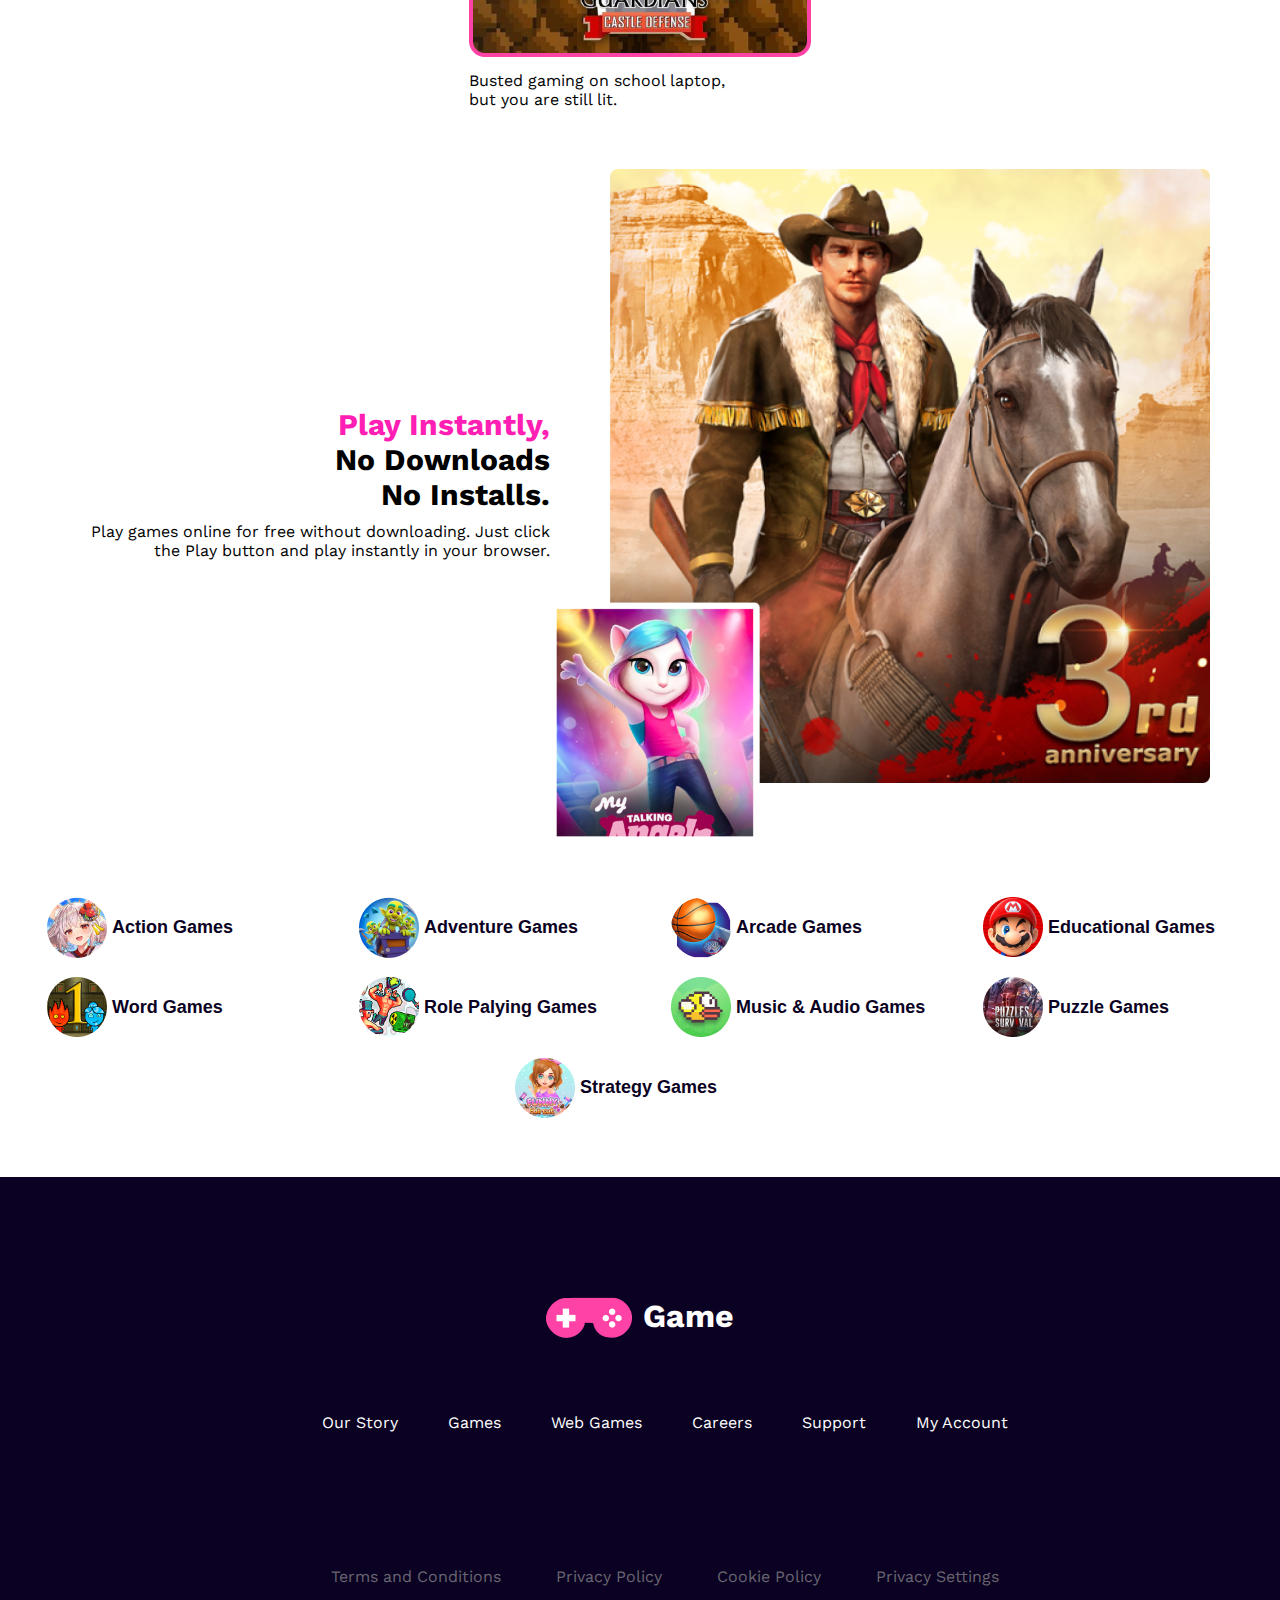
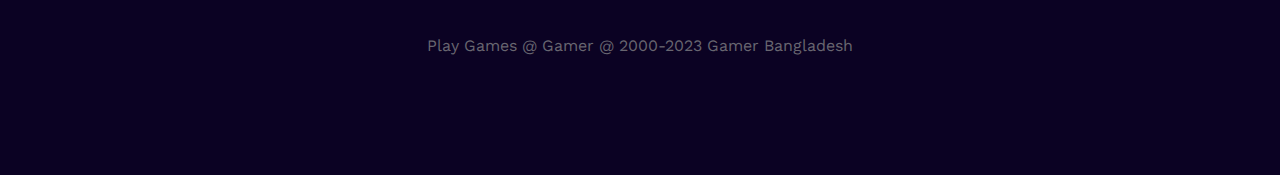
==== commit d7264df6: "banner section updated by fully responsive for small devices" ====
--- a/index.html
+++ b/index.html
@@ -4,18 +4,28 @@
     <meta charset="UTF-8">
     <meta name="viewport" content="width=device-width, initial-scale=1.0">
     <title>N2 Gamer Zone</title>
+    <!-- favicon styles -->
     <link rel="shortcut icon" href="images/Frame.png" type="image/x-icon">
+
+    <!-- fontawsome icons styles -->
+    <link rel="stylesheet" href="css/all.min.css">
+
     <!-- Google fonts Work sans -->
     <link rel="preconnect" href="https://fonts.googleapis.com">
 <link rel="preconnect" href="https://fonts.gstatic.com" crossorigin>
 <link href="https://fonts.googleapis.com/css2?family=Work+Sans:wght@400;500;700;800&display=swap" rel="stylesheet">
     
+   
     <!-- css Styles main -->
-    <link rel="stylesheet" href="styles.css">
+    <link rel="stylesheet" href="css/styles.css">
+
+    <!-- Responsive styles -->
+     <link rel="stylesheet" href="css/responsive.css">
 </head>
 <body>
+
+
     <!-- Header Section -->
-
     <header>
         <nav class="nav-menu">
             <!-- nav bar heading section  -->
@@ -39,27 +49,27 @@
         </nav>
 
     </header>
+
+
     <!-- Main Section -->
-
     <main>
         <!-- Banner Section  -->
-
         <section class="banner-container">
-            <div class="banner">
-                <div class="text-container">
-                    <h1 class="banner-title">Play Like The</h1>
+            <div class="banner-text" style="background-image: url(images/Group\ 14.png)">
+                
+                <h1 class="banner-title">Play Like The</h1>
                 <h2 class="motto">G.O.A.T.</h2>
                 <p class="description">1-Click instant play</p>
                 <p class="description">No Download</p>
                 <p class="description">1000s of supported online games</p>
+
                 <div class="btn-section">
                 <button class="primary-btn">SIGN IN</button>
                 <button class="secondary-btn">GO ROUGUE</button>
                 </div>
-                </div>
-                
-                
+                  
             </div>
+            
             <div class="banner-image">
                 <img src="images/Group 18.png" alt="banner">
             </div>
@@ -67,7 +77,6 @@
         </section>
     
         <!-- Online games video Section  -->
-
         <section>
             <div class="video-text">
                <h1>Online Games <span>Funny Videos</span></h1>
@@ -94,8 +103,8 @@
             </div>
 
         </section>
+
         <!-- Play instantly Section  -->
-
         <section>
             <div class="play-instantly">
                 <div class="text-play">
@@ -115,8 +124,8 @@
             </div>
 
         </section>
+
         <!-- Subscribed button Section  -->
-
         <section>
            <div class="subscription-button">
             <button class="subscribe-btn"><img src="images/Rectangle 11.png" alt="">Action Games</button>
@@ -133,8 +142,9 @@
 
         </section>
     </main>
+
+
     <!-- footer Section -->
-
     <footer>
         <div class="footer-container">
             <div class="brand-section">
@@ -148,9 +158,17 @@
                 <a href="">Our Story</a>
                 <a href="">Games</a>
                 <a href="">Web Games</a>
+                <a href="">Careers</a>
+                <a href="">Support</a>
+                <a href="">My Account</a>
 
             </div>
             <div class="social-media">
+                <a href=""><i class="fa-brands fa-facebook" style="color: #ffffff;"></i></a>
+                <a href=""><i class="fa-brands fa-twitter" style="color: #24bdff;"></i></a>
+                <a href=""><i class="fa-brands fa-youtube" style="color: #ff1414;"></i></a>
+               
+
 
             </div>
             <div class="our-policy">
--- a/css/styles.css
+++ b/css/styles.css
@@ -0,0 +1,316 @@
+/* Default Margin */
+*{
+    margin: 0px;
+    padding: 0px;
+}
+
+/* Custom css Property */
+:root{
+    --primary-color:rgb(255, 31, 180);
+    --secondary-color:rgb(195, 0, 255);
+    --title-font-size:45px;
+    --description-font-size:18px;
+    --small-description:20px;
+}
+/* body */
+body{
+    font-family: 'Work Sans', sans-serif;
+}
+
+/* Shared Item */
+
+/* Header Section Styles */
+
+/* nav-menu styles */
+.nav-menu{
+    display: flex;
+    justify-content: space-between;
+    align-items: center;
+    background: #FFF;
+    box-shadow: 0px 4px 30px 0px rgba(0, 0, 0, 0.05);
+    height: 60px;
+    padding:40px 200px ;
+}
+.logo-container{
+    display: flex;
+    /* justify-content: center; */
+    align-items: center;
+    gap: 15px;
+}
+.logo-container h1{
+    font-size: var(--title-font-size);
+}
+.logo-container h1 span{
+    color: var(--primary-color);
+}
+
+/* menus */
+.menu-items-container ul{
+  display: flex;
+  align-items: center;
+  gap: 20px;
+}
+.menu-items-container ul li{
+    list-style: none;
+    text-align: center;
+}
+.menu-items-container ul li a{
+    text-decoration: none;
+    font-size: var(--small-description);
+    color:#3C354F ;
+}
+/* follow us styles */
+.item-follow{
+    width: 262px;
+    height: 5%;
+    border-radius: 8px;
+    background: rgba(11, 2, 35, 0.10);
+    padding: 18px;
+    
+}
+
+
+/* Main Section Styles */
+
+/* Banner Section styles */
+
+.banner-container{
+    display: flex;
+    width: 100%;
+    justify-content: space-between;
+    /* border: 2px solid red; */
+     
+}
+.banner-text{
+    background-repeat: no-repeat;
+    width: 70%;
+    /* border: 2px solid rgb(0, 17, 255); */
+  
+}
+.banner-image{
+    width: 50%;
+    /* border: 2px solid rgb(0, 255, 13); */
+}
+.banner-image img{
+   width: 100%;
+}
+.banner-text{
+    display: flex;
+    flex-direction: column; 
+    justify-content: center; 
+    align-items: center;
+    
+}
+.banner-text .banner-title{
+    font-size: var(--title-font-size);
+
+}
+.banner-text .motto{
+    background: linear-gradient(180deg, #F948B2 0%, #8758F1 100%);
+    background-clip: text;
+    -webkit-background-clip: text;
+    -webkit-text-fill-color: transparent;
+    font-size: 95px;
+}
+.description{
+    font-size: var(--small-description);
+    margin-bottom: 25px;
+}
+
+/* btn styles */
+.btn-section{
+    display: flex;
+    gap: 20px;
+    
+}
+.primary-btn{
+display: inline-flex;
+padding: 21px 40px;
+align-items: flex-start;
+gap: 10px;
+border: none;
+border-radius: 48px;
+background: var(--linear, linear-gradient(90deg, #FF42A5 0%, #FF42A5 100%));
+color: white;
+}
+.secondary-btn{
+display: inline-flex;
+padding: 21px 40px;
+align-items: flex-start;
+gap: 10px;
+border: none;
+border-radius: 48px;
+background: #4EC5F7;
+color: white;
+}
+/* Online games video section */
+.video-text{
+    text-align: center;
+    font-size: 30px;
+    margin: 20px 0;
+}
+.video-text span{
+    background: linear-gradient(180deg, #F948B2 0%, #8758F1 100%);
+    background-clip: text;
+    -webkit-background-clip: text;
+    -webkit-text-fill-color: transparent;
+}
+.video-card{
+    display: flex; 
+    justify-content: center;
+    gap: 10px;
+    flex-wrap: wrap;
+}
+.card p{
+    margin-top: 10px;
+    width: 280px;
+
+}
+/* .card{
+    width: 342px;
+    height: 400px;
+    
+} */
+
+
+
+
+/* play section */
+.play-instantly{
+    max-width: 1200px;
+    height: 100%;
+    margin:0 auto ;
+    display: flex;
+    justify-content: center;
+    align-items: center;
+    margin-top: 60px;
+    margin-bottom: 60px;
+    /* border: 2px solid red; */
+}
+.image-play{
+    position: relative;
+    width: 50%;
+    /* border: 2px solid rgb(21, 255, 0); */
+    
+}
+
+.text-play{
+    width: 40%;
+    height: 100%;
+    text-align: end;
+    /* border: 2px solid rgb(0, 68, 255); */
+    margin-right: 60px;
+}
+.top-possiton{
+    width: 35%;
+    position: absolute;
+    top: 70%;
+    left:-10%;
+}
+.image-play .down-positon{
+    max-width: 600px;
+}
+.play-color{
+    color: var(--primary-color);
+}
+.text-play h1{
+    font-size: 30px;
+    margin: 10px 0;
+}
+
+
+
+/* Subscibed section button */
+
+.subscription-button{
+max-width: 1400px;
+display: flex;
+align-items: center;
+flex-wrap: wrap;
+justify-content: space-evenly;
+margin: 100px auto 0;
+/* border: 2px solid red; */
+}
+.subscribe-btn{
+display: flex;
+align-items: center;
+gap: 5px;
+width: 280px;
+height: 80px;
+border-radius: 50px;
+border: none;
+background: #FFF;
+font-size: 18px;
+font-weight: 600;
+color:#0B0223 ;
+
+}
+.subscribe-btn:hover{
+    border: 2px solid var(--primary-color);
+    color: var(--primary-color);
+
+}
+.subscribe-btn img{
+    margin-left: 15px;
+}
+
+
+
+
+/* Footer Section Styles */
+
+.footer-container{
+    background-color:#0B0223;
+    display: flex;
+    /* flex-wrap: wrap; */
+    flex-direction: column;
+    align-items: center;
+    justify-content: center;
+    gap: 25px;
+    margin-top: 50px;
+    color: #FFF;
+    padding: 120px 0px;
+}
+.brand-section{
+    gap: 10px;
+    display: flex;
+    justify-content: center;
+    margin-bottom: 50px;
+
+}
+.important-links a{
+    color: #FFF;
+    text-decoration: none;
+    margin-left: 50px;
+
+}
+.important-links{
+    display: flex;
+    flex-wrap: wrap;
+    margin-bottom: 25px;
+    /* justify-content: space-evenly;
+    margin-left: 15px; */
+}
+.policy-links a{
+    color: #686670;
+    text-decoration: none;
+    margin-left: 50px;
+    line-height:normal;
+}
+.social-media a{
+    color: #FFF;
+    text-decoration: none;
+    margin-left: 20px;
+    font-size: 30px;
+    text-align: center;
+}
+.social-media{
+    margin-bottom: 25px;
+}
+.copyrigth p{
+    text-align: center;
+    color: #686670;
+    margin-top: 25px;
+}
+
+
--- a/css/responsive.css
+++ b/css/responsive.css
@@ -0,0 +1,104 @@
+/* Responsive Styles by Media Query */
+/* Responsive for small and mobile Phones */
+@media screen and (max-width:576px) {
+    /* nav-menu section */
+    .logo-container{
+        justify-content: center;
+    }
+    .nav-menu,
+    .menu-items-container ul{
+        flex-direction: column;
+    }
+    .menu-items-container{
+        margin-top: 50px;
+    }
+    .nav-menu{
+        box-shadow: none;
+        background:none;
+    }
+    .item-follow{
+        margin-top: 50px;
+    }
+    /* banner section */
+  
+    .banner-container{
+        flex-direction:column-reverse;
+        width: 80%;
+        margin: 240px auto 0;
+    }
+    .banner-text{
+        width: 100%;
+        padding:50px 0;
+    }
+    .banner-image{
+        width: 100%;
+        padding:50px 0;
+    }
+    .banner-text .banner-title{
+        font-size: 30px;
+    
+    }
+    .banner-text .motto{
+        background: linear-gradient(180deg, #F948B2 0%, #8758F1 100%);
+        background-clip: text;
+        -webkit-background-clip: text;
+        -webkit-text-fill-color: transparent;
+        font-size: 55px;
+    }
+    .description{
+        font-size: 16px;
+        margin-bottom: 25px;
+    }
+    
+    /* play section */
+
+    .play-instantly{
+        flex-direction: column;
+        width:70%;
+        
+    }
+    .image-play{
+        width: 100%;
+    }
+    .text-play{
+        width: 100%; 
+        text-align: center;
+        margin: 0px;
+        margin-bottom: 50px;
+    }
+    .image-play .down-positon{
+        width: 100%;
+       
+    }
+    /* subscription button */
+    .subscription-button{
+        align-items: center;
+        flex-wrap: wrap;
+        justify-content: space-evenly;
+        gap: 10px;
+        }
+        .subscribe-btn{
+            align-items: center;
+            gap: 6px;
+            border-radius: 50px;
+            border: none;
+            background: #FFF;
+            font-size: 11px;
+            font-weight: 200;
+            color:#0B0223 ;
+            width: 120px;
+            height: 40px;
+            }
+            .subscribe-btn img{
+                width: 18px;
+            }
+
+            /* Footer section */
+   
+    
+}
+
+/* Responsive for Medium diveces */
+@media screen and (min-width:577px) and (max-width:960px) {
+    
+}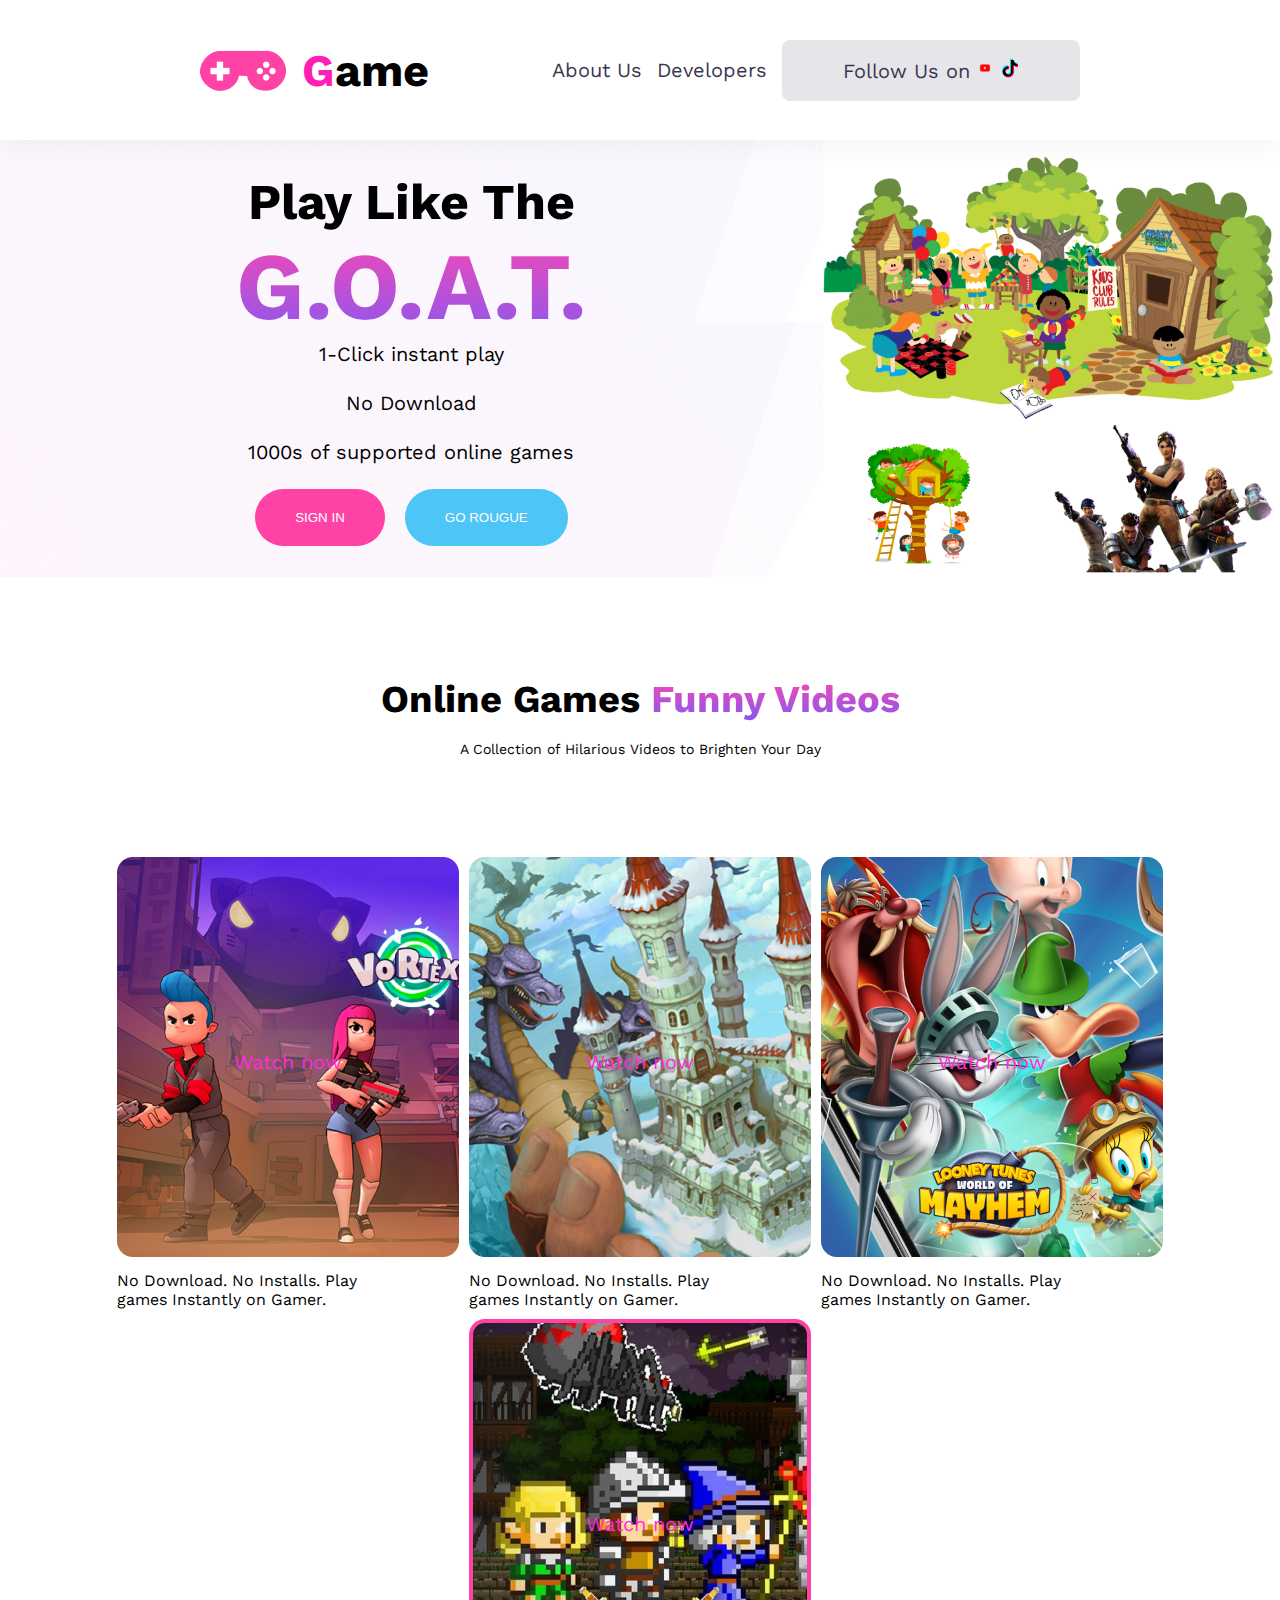
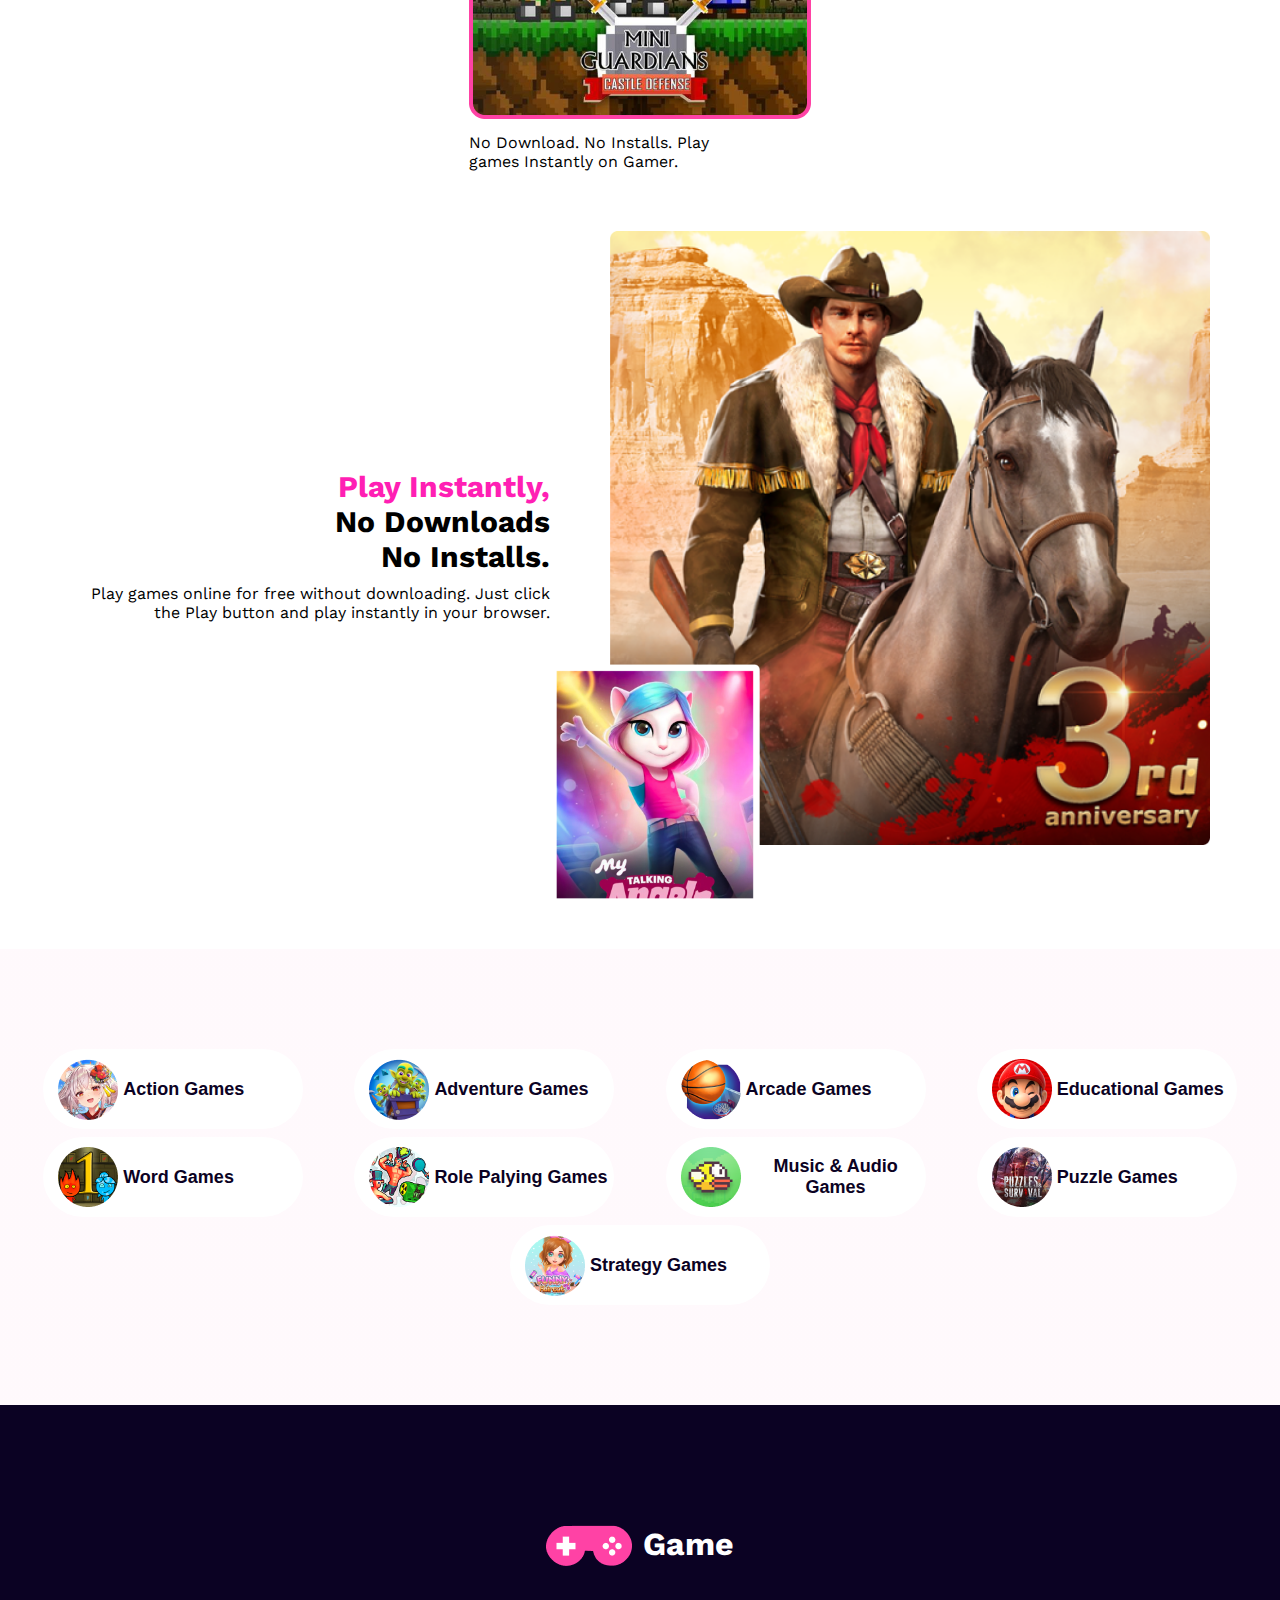
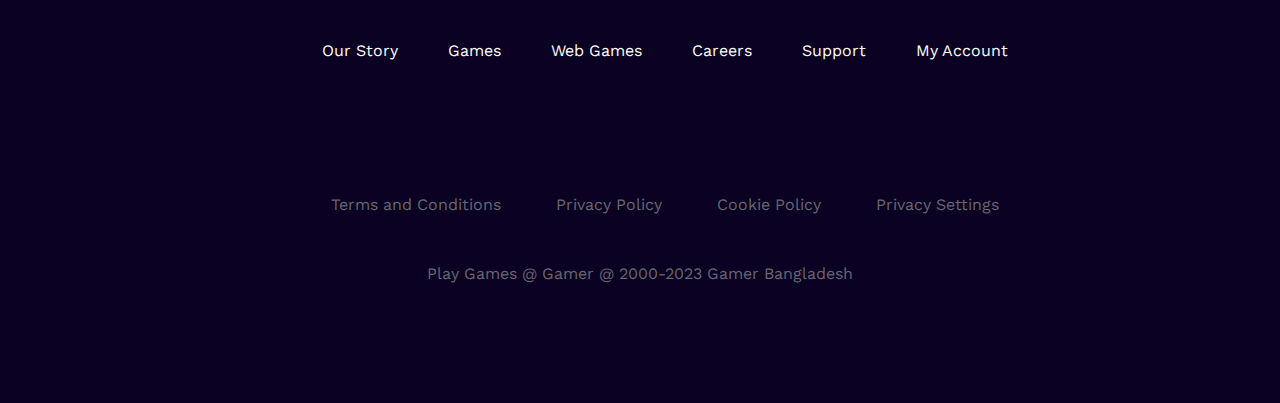
==== commit b677ad95: "fully responsive for small and medium devices" ====
--- a/index.html
+++ b/index.html
@@ -77,29 +77,46 @@
         </section>
     
         <!-- Online games video Section  -->
-        <section>
+        <section class="video-games-container">
             <div class="video-text">
                <h1>Online Games <span>Funny Videos</span></h1>
             <p>A Collection of Hilarious Videos to Brighten Your Day</p> 
             </div>
             
             <div class="video-card">
-                <div class="card">
+                <div class="card"> 
+                    <div class="card-size">
+                        <a class="play-btn" href=""><i class="fa-solid fa-circle-play" style="color: #ffffff;"></i></a>
+                        <a href="">Watch now</a>
+                    </div>
                     <img src="images/Rectangle 4.png" alt="">
                     <p>No Download. No Installs. Play games Instantly on Gamer.</p>
                 </div>
-                <div class="card">
+                <div class="card"> 
+                    <div class="card-size">
+                        <a class="play-btn" href=""><i class="fa-solid fa-circle-play" style="color: #ffffff;"></i></a>
+                        <a href="">Watch now</a>
+                    </div>
                     <img src="images/Rectangle 5.png" alt="">
-                    <p>Did you score? #unblockedgames #school</p>
-                </div>
-                <div class="card">
+                    <p>No Download. No Installs. Play games Instantly on Gamer.</p>
+                </div>
+                <div class="card"> 
+                    <div class="card-size">
+                        <a class="play-btn" href=""><i class="fa-solid fa-circle-play" style="color: #ffffff;"></i></a>
+                        <a href="">Watch now</a>
+                    </div>
                     <img src="images/Rectangle 6.png" alt="">
-                    <p>Breaking game records like OG</p>
-                </div>
-                <div class="card">
+                    <p>No Download. No Installs. Play games Instantly on Gamer.</p>
+                </div>
+                <div class="card"> 
+                    <div class="card-size">
+                        <a class="play-btn" href=""><i class="fa-solid fa-circle-play" style="color: #ffffff;"></i></a>
+                        <a href="">Watch now</a>
+                    </div>
                     <img src="images/Rectangle 7.png" alt="">
-                    <p>Busted gaming on school laptop, but you are still lit.</p>
-                </div>
+                    <p>No Download. No Installs. Play games Instantly on Gamer.</p>
+                </div>
+                
             </div>
 
         </section>
--- a/css/styles.css
+++ b/css/styles.css
@@ -48,7 +48,7 @@
 .menu-items-container ul{
   display: flex;
   align-items: center;
-  gap: 20px;
+  gap: 15px;
 }
 .menu-items-container ul li{
     list-style: none;
@@ -83,7 +83,7 @@
 }
 .banner-text{
     background-repeat: no-repeat;
-    width: 70%;
+    width: 90%;
     /* border: 2px solid rgb(0, 17, 255); */
   
 }
@@ -102,7 +102,7 @@
     
 }
 .banner-text .banner-title{
-    font-size: var(--title-font-size);
+    font-size: 50px;
 
 }
 .banner-text .motto{
@@ -144,10 +144,17 @@
 color: white;
 }
 /* Online games video section */
+
 .video-text{
     text-align: center;
-    font-size: 30px;
-    margin: 20px 0;
+    margin: 100px 0;
+}
+.video-text h1{
+    font-size: 38px;
+    margin-bottom: 20px;
+}
+.video-text p{
+    font-size: 14px;
 }
 .video-text span{
     background: linear-gradient(180deg, #F948B2 0%, #8758F1 100%);
@@ -156,6 +163,7 @@
     -webkit-text-fill-color: transparent;
 }
 .video-card{
+    margin: 0 auto;
     display: flex; 
     justify-content: center;
     gap: 10px;
@@ -166,6 +174,37 @@
     width: 280px;
 
 }
+/* video card hover section  */
+.card-size{
+    width: 342px;
+    height: 400px;
+    position: absolute;
+    border-radius: 18px;
+    /* text-align: center;
+    vertical-align: middle;
+    line-height: 350px; */
+    display: flex;
+    align-items: center;
+    justify-content: center;
+    flex-direction: column;
+    gap: 10px;
+}
+.card-size a{
+    color: #ff2adc;
+    text-decoration: none;
+    font-weight: 400;
+    font-size: 20px;
+}
+.card-size .play-btn{
+    font-size: 35px;
+}
+.card-size:hover{
+    background-color: black;
+    opacity: 0.7;
+    border: 2px solid var(--primary-color);
+    color: #F948B2;
+}
+
 /* .card{
     width: 342px;
     height: 400px;
@@ -222,20 +261,25 @@
 
 /* Subscibed section button */
 
+
 .subscription-button{
+background: linear-gradient(90deg, rgba(255, 66, 165, 0.03) 0%, rgba(255, 66, 165, 0.03) 100%);
+padding: 100px 0;
 max-width: 1400px;
 display: flex;
 align-items: center;
 flex-wrap: wrap;
 justify-content: space-evenly;
-margin: 100px auto 0;
+margin: 100px  auto 0;
+gap: 8px;
+
 /* border: 2px solid red; */
 }
 .subscribe-btn{
 display: flex;
 align-items: center;
 gap: 5px;
-width: 280px;
+width: 260px;
 height: 80px;
 border-radius: 50px;
 border: none;
@@ -267,7 +311,6 @@
     align-items: center;
     justify-content: center;
     gap: 25px;
-    margin-top: 50px;
     color: #FFF;
     padding: 120px 0px;
 }
--- a/css/responsive.css
+++ b/css/responsive.css
@@ -48,6 +48,22 @@
     .description{
         font-size: 16px;
         margin-bottom: 25px;
+    }
+    /* video card section */
+
+  
+    .video-text h1{
+        font-size: 25px;
+    }
+    .video-text p{
+        font-size: 12px;
+    }
+    
+   
+    .card p{
+       text-align: center;
+       width: 320px;
+    
     }
     
     /* play section */
@@ -100,5 +116,112 @@
 
 /* Responsive for Medium diveces */
 @media screen and (min-width:577px) and (max-width:960px) {
+
+    .logo-container{
+        justify-content: center;
+    }
+    .nav-menu,
+    .menu-items-container ul{
+        flex-direction: column;
+    }
+    .menu-items-container{
+        margin-top: 50px;
+    }
+    .nav-menu{
+        box-shadow: none;
+        background:none;
+    }
+    .item-follow{
+        margin-top: 50px;
+    }
+    /* banner section */
+  
+    .banner-container{
+        flex-direction:column-reverse;
+        width: 80%;
+        margin: 240px auto 0;
+    }
+    .banner-text{
+        width: 100%;
+        padding:50px 0;
+    }
+    .banner-image{
+        width: 100%;
+        padding:50px 0;
+    }
+    .banner-text .banner-title{
+        font-size: 30px;
+    
+    }
+    .banner-text .motto{
+        background: linear-gradient(180deg, #F948B2 0%, #8758F1 100%);
+        background-clip: text;
+        -webkit-background-clip: text;
+        -webkit-text-fill-color: transparent;
+        font-size: 55px;
+    }
+    .description{
+        font-size: 16px;
+        margin-bottom: 25px;
+    }
+    /* video card section */
+
+  
+    .video-text h1{
+        font-size: 25px;
+    }
+    .video-text p{
+        font-size: 12px;
+    }
+    
+   
+    .card p{
+       text-align: center;
+       width: 320px;
+    
+    }
+    
+    /* play section */
+
+    .play-instantly{
+        flex-direction: column;
+        width:70%;
+        
+    }
+    .image-play{
+        width: 100%;
+    }
+    .text-play{
+        width: 100%; 
+        text-align: center;
+        margin: 0px;
+        margin-bottom: 50px;
+    }
+    .image-play .down-positon{
+        width: 100%;
+       
+    }
+    /* subscription button */
+    .subscription-button{
+    align-items: center;
+    flex-wrap: wrap;
+    justify-content: space-evenly;
+    gap: 10px;
+    }
+    .subscribe-btn{
+    align-items: center;
+    gap: 6px;
+    border-radius: 50px;
+    border: none;
+    background: #FFF;
+    font-size: 11px;
+    font-weight: 200;
+    color:#0B0223 ;
+    width: 220px;
+    height: 60px;
+    }
+            .subscribe-btn img{
+                width: 18px;
+            }
     
 }